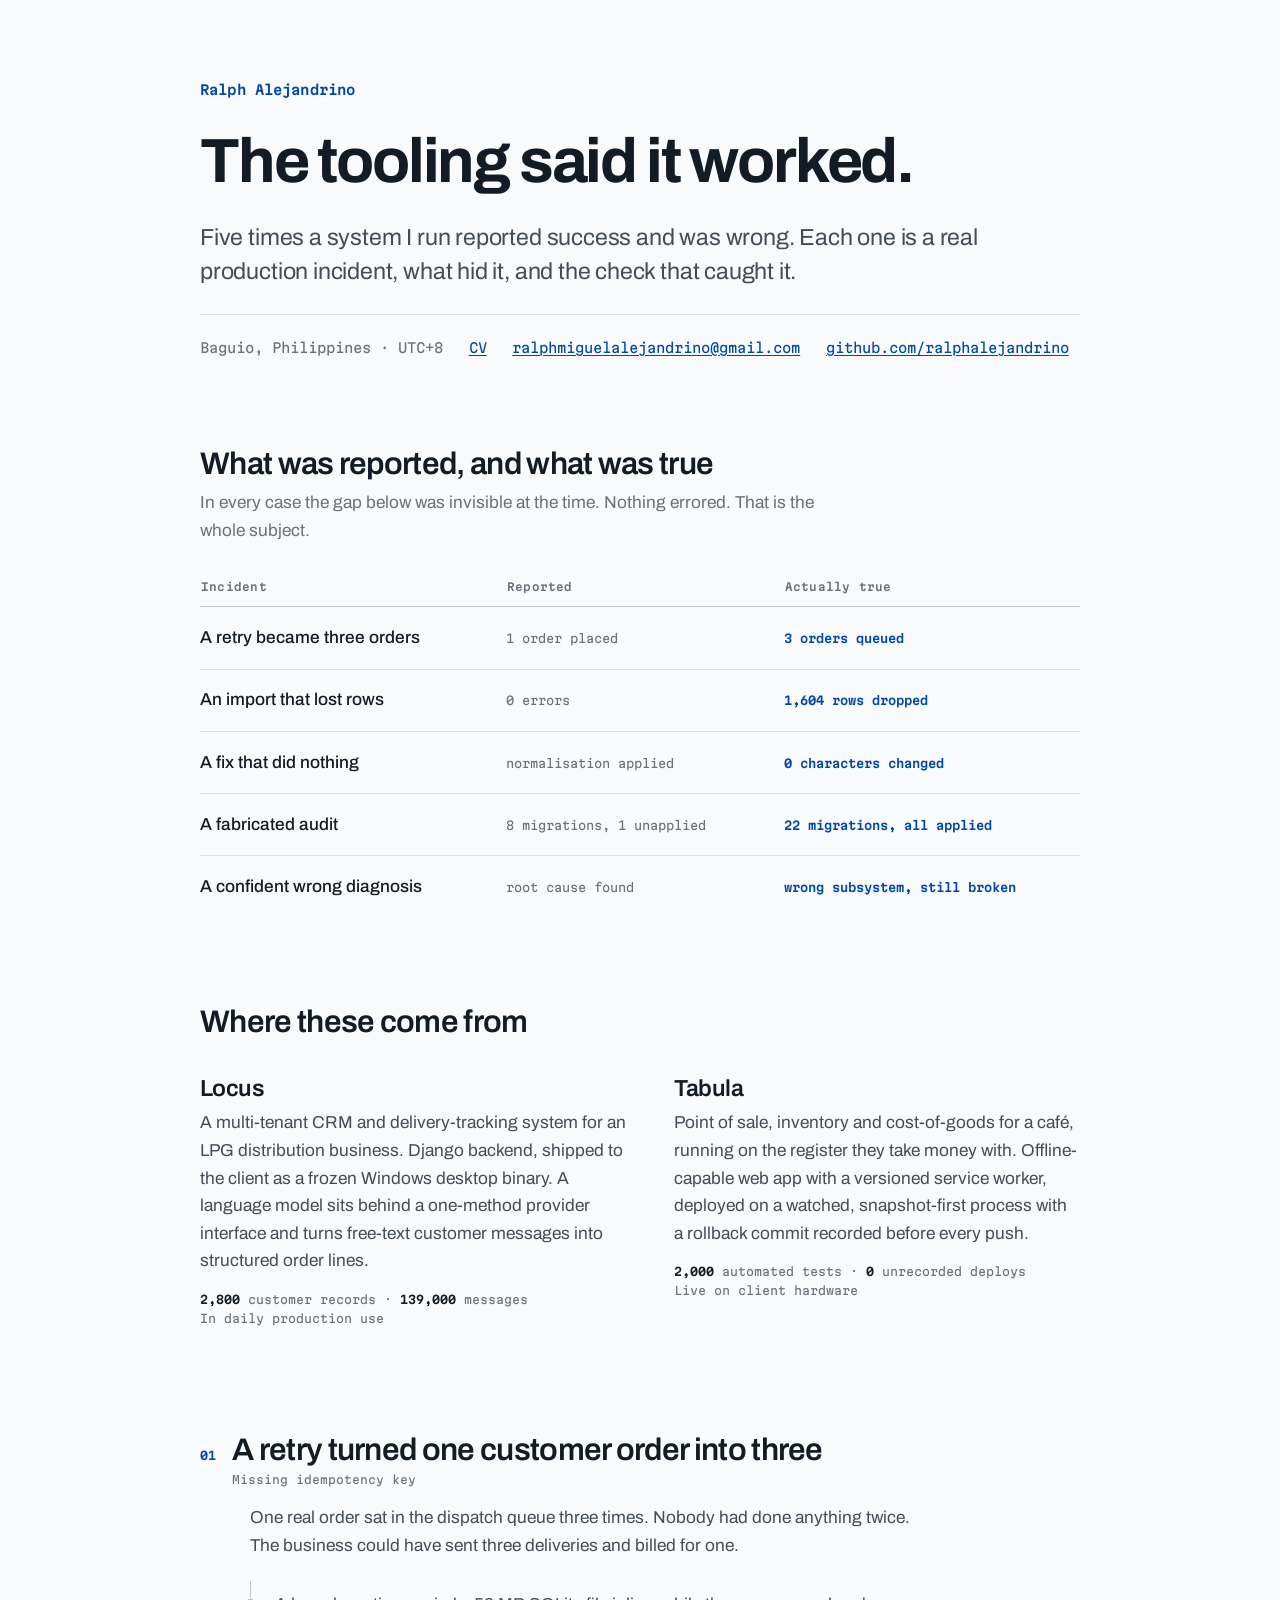
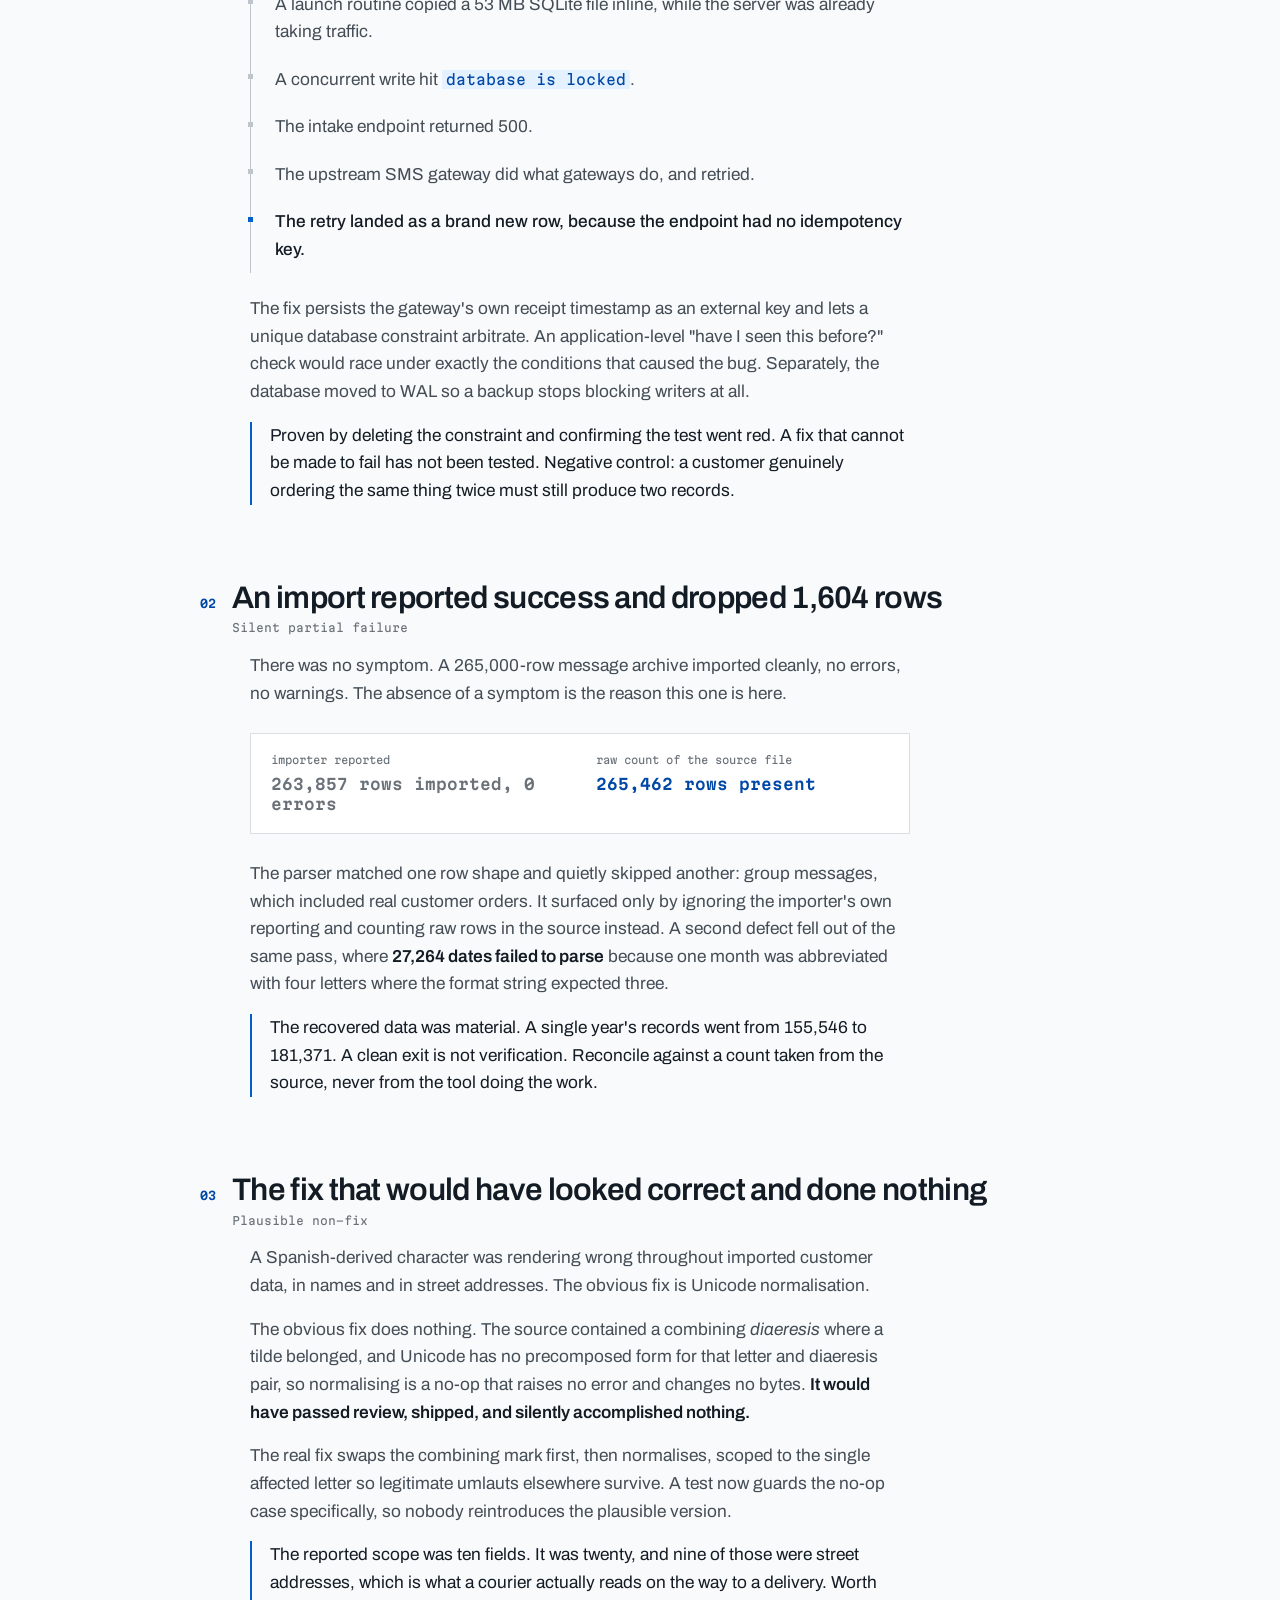
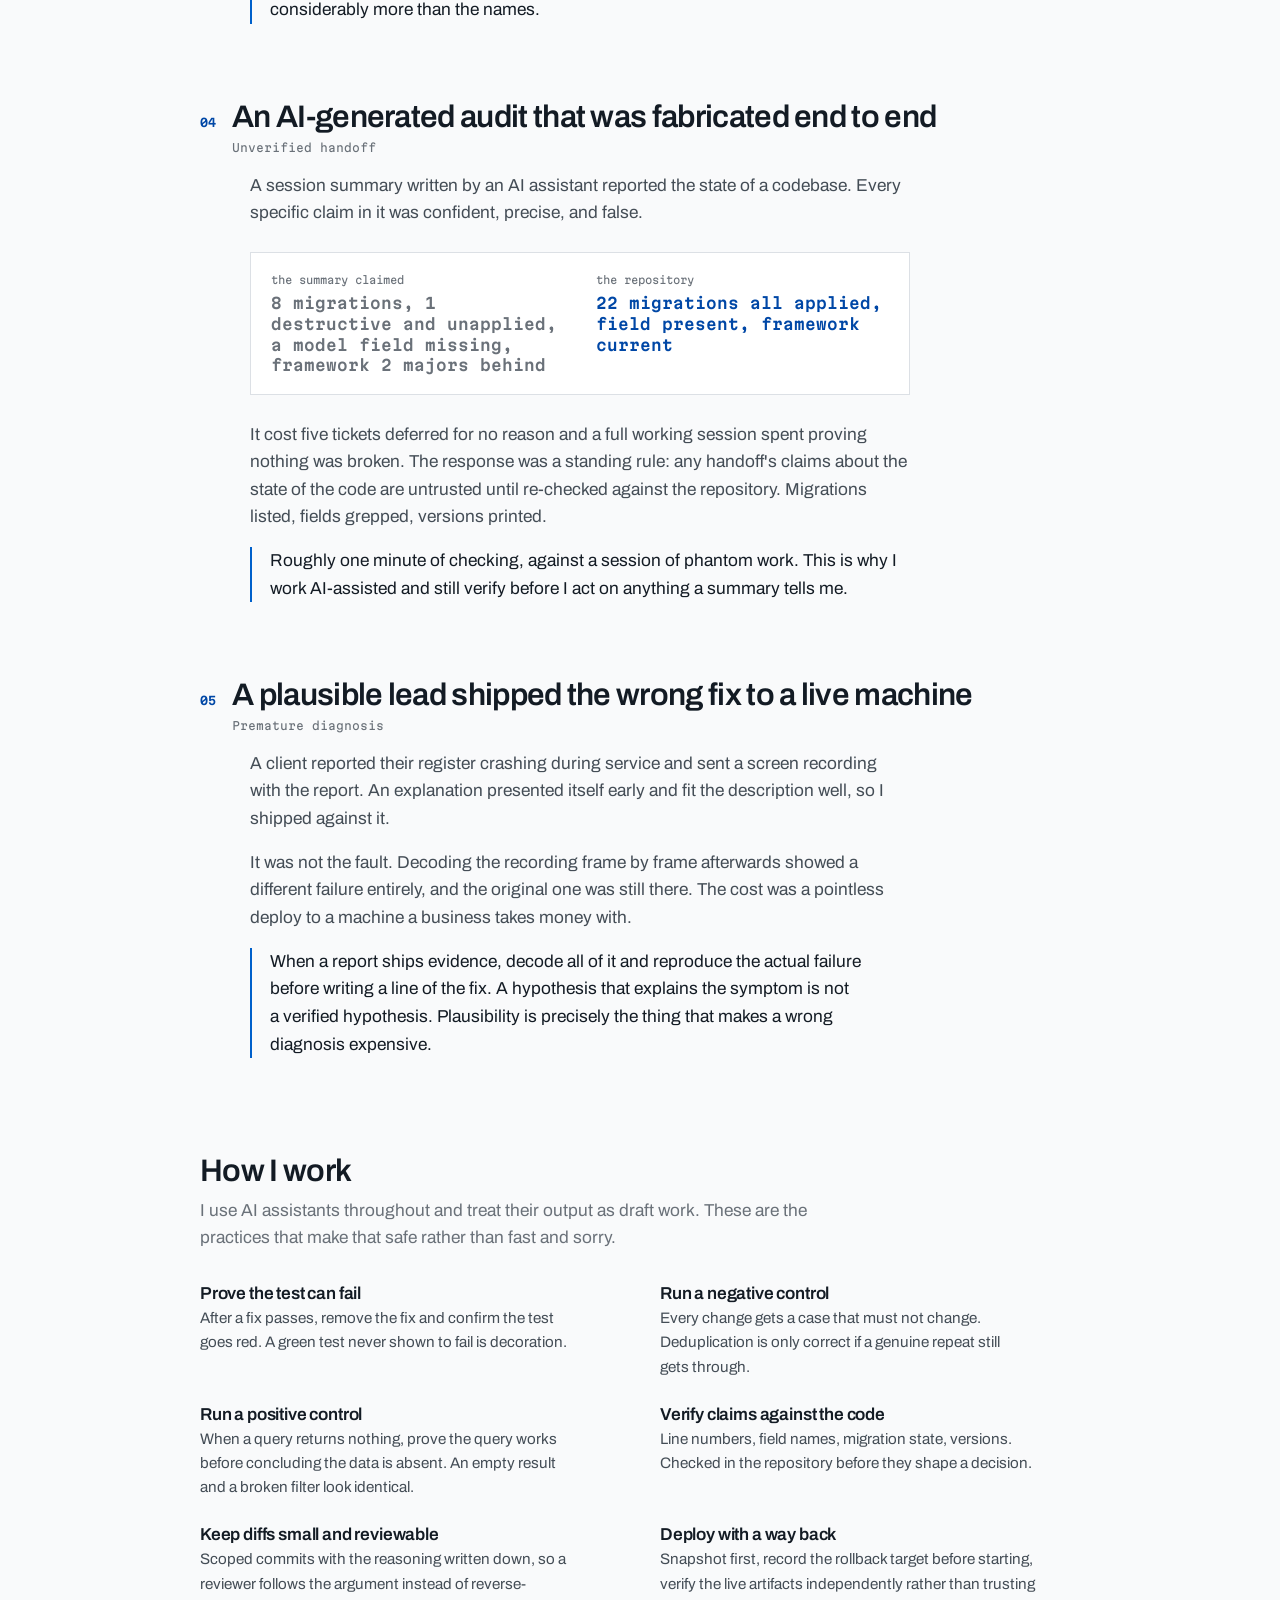
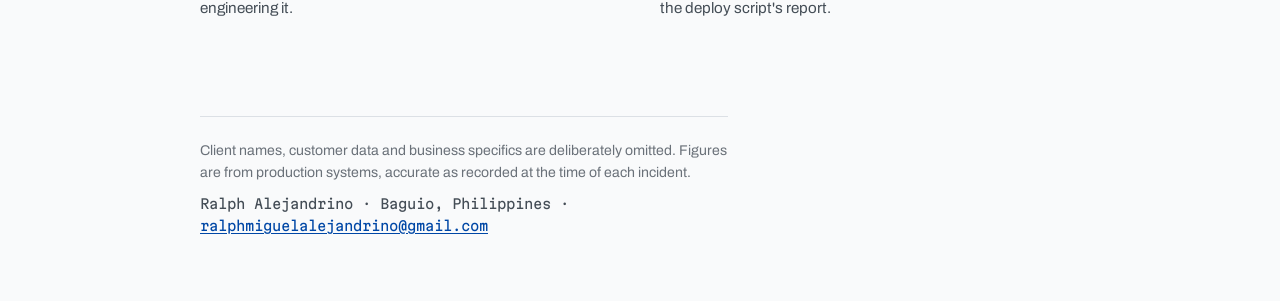
==== index.html @ c7c4f735 "Location: Baguio, Philippines" ====
<!doctype html>
<html lang="en">
<head>
<meta charset="utf-8">
<meta name="viewport" content="width=device-width, initial-scale=1">
<title>Ralph Alejandrino · Engineering Case Notes</title>
<meta name="description" content="Five production incidents where the tooling reported success and was wrong, and how each one was caught.">
<meta name="color-scheme" content="light dark">

<meta property="og:title" content="Ralph Alejandrino · Engineering Case Notes">
<meta property="og:description" content="Five production incidents where the tooling reported success and was wrong, and how each one was caught.">
<meta property="og:type" content="website">

<link rel="preconnect" href="https://fonts.googleapis.com">
<link rel="preconnect" href="https://fonts.gstatic.com" crossorigin>
<link href="https://fonts.googleapis.com/css2?family=Archivo:wght@400;500;600;700&family=Martian+Mono:wght@400;600&display=swap" rel="stylesheet">

<style>
  *, *::before, *::after { box-sizing: border-box; }
  html { -webkit-text-size-adjust: 100%; }
  body, h1, h2, h3, p, dl, dd, dt, ol, ul, figure, table { margin: 0; padding: 0; }
  ol, ul { list-style: none; }
  table { border-collapse: collapse; }

  :root {
    --bg:          oklch(0.985 0.002 250);
    --surface:     oklch(1 0 0);
    --ink:         oklch(0.22 0.021 252);
    --body:        oklch(0.415 0.019 252);
    --muted:       oklch(0.545 0.016 252);
    --rule:        oklch(0.905 0.008 252);
    --rule-strong: oklch(0.82 0.012 252);
    --signal:      oklch(0.505 0.185 256);
    --signal-ink:  oklch(0.42 0.17 256);
    --signal-weak: oklch(0.955 0.028 256);

    --f-sans: "Archivo", ui-sans-serif, system-ui, "Segoe UI", Roboto, sans-serif;
    --f-mono: "Martian Mono", ui-monospace, "Cascadia Mono", Menlo, Consolas, monospace;

    --step--1: clamp(0.78rem, 0.76rem + 0.10vw, 0.84rem);
    --step-0:  clamp(1rem, 0.97rem + 0.14vw, 1.08rem);
    --step-1:  clamp(1.25rem, 1.18rem + 0.34vw, 1.45rem);
    --step-2:  clamp(1.56rem, 1.42rem + 0.70vw, 1.95rem);
    --step-3:  clamp(1.95rem, 1.68rem + 1.35vw, 2.65rem);
    --step-4:  clamp(2.44rem, 1.92rem + 2.60vw, 3.90rem);

    --gutter: clamp(1.15rem, 4vw, 2.5rem);
    --measure: 66ch;
    --ease: cubic-bezier(0.23, 1, 0.32, 1);
  }

  @media (prefers-color-scheme: dark) {
    :root {
      --bg:          oklch(0.188 0.017 255);
      --surface:     oklch(0.232 0.019 255);
      --ink:         oklch(0.955 0.006 255);
      --body:        oklch(0.805 0.012 255);
      --muted:       oklch(0.655 0.015 255);
      --rule:        oklch(0.318 0.019 255);
      --rule-strong: oklch(0.40 0.022 255);
      --signal:      oklch(0.755 0.145 255);
      --signal-ink:  oklch(0.80 0.14 255);
      --signal-weak: oklch(0.285 0.055 255);
    }
  }

  :root[data-theme="dark"] {
    --bg:          oklch(0.188 0.017 255);
    --surface:     oklch(0.232 0.019 255);
    --ink:         oklch(0.955 0.006 255);
    --body:        oklch(0.805 0.012 255);
    --muted:       oklch(0.655 0.015 255);
    --rule:        oklch(0.318 0.019 255);
    --rule-strong: oklch(0.40 0.022 255);
    --signal:      oklch(0.755 0.145 255);
    --signal-ink:  oklch(0.80 0.14 255);
    --signal-weak: oklch(0.285 0.055 255);
  }

  :root[data-theme="light"] {
    --bg:          oklch(0.985 0.002 250);
    --surface:     oklch(1 0 0);
    --ink:         oklch(0.22 0.021 252);
    --body:        oklch(0.415 0.019 252);
    --muted:       oklch(0.545 0.016 252);
    --rule:        oklch(0.905 0.008 252);
    --rule-strong: oklch(0.82 0.012 252);
    --signal:      oklch(0.505 0.185 256);
    --signal-ink:  oklch(0.42 0.17 256);
    --signal-weak: oklch(0.955 0.028 256);
  }

  body {
    background: var(--bg);
    color: var(--body);
    font-family: var(--f-sans);
    font-size: var(--step-0);
    line-height: 1.6;
    -webkit-font-smoothing: antialiased;
    text-rendering: optimizeLegibility;
  }

  .shell {
    max-width: 60rem;
    margin-inline: auto;
    padding: clamp(2.5rem, 7vw, 5rem) var(--gutter) 4rem;
  }

  a { color: var(--signal-ink); text-decoration-thickness: 1px; text-underline-offset: 0.18em; }
  a:hover { color: var(--ink); }
  a:focus-visible { outline: 2px solid var(--signal); outline-offset: 3px; border-radius: 1px; }

  h1, h2, h3 { color: var(--ink); font-weight: 600; line-height: 1.1; letter-spacing: -0.022em; text-wrap: balance; }
  p { text-wrap: pretty; }

  .lede { max-width: var(--measure); }

  /* ============ masthead ============ */

  .masthead { display: flex; flex-direction: column; gap: 1.6rem; }

  .byline {
    font-family: var(--f-mono);
    font-size: var(--step--1);
    font-weight: 600;
    letter-spacing: 0.01em;
    color: var(--signal-ink);
  }

  .masthead h1 { font-size: var(--step-4); font-weight: 700; letter-spacing: -0.035em; max-width: 20ch; }

  .masthead .lede { font-size: var(--step-1); line-height: 1.45; color: var(--body); letter-spacing: -0.008em; }

  .contact {
    display: flex; flex-wrap: wrap; gap: 0.4rem 1.6rem;
    font-family: var(--f-mono); font-size: var(--step--1); color: var(--muted);
    padding-top: 1.4rem; border-top: 1px solid var(--rule);
  }

  /* ============ ledger ============ */

  .ledger { margin-top: clamp(3.5rem, 8vw, 5.5rem); }

  .ledger > h2 { font-size: var(--step-2); margin-bottom: 0.5rem; }
  .ledger > .lede { margin-bottom: 2rem; color: var(--muted); }

  .ledger-table { width: 100%; }

  .ledger-table thead th {
    font-family: var(--f-mono);
    font-size: 0.68rem;
    font-weight: 600;
    letter-spacing: 0.02em;
    color: var(--muted);
    text-align: left;
    padding-bottom: 0.7rem;
    border-bottom: 1px solid var(--rule-strong);
  }

  .ledger-table td { padding: 1.05rem 1.1rem 1.05rem 0; border-bottom: 1px solid var(--rule); vertical-align: baseline; }
  .ledger-table td:last-child { padding-right: 0; }
  .ledger-table tbody tr:last-child td { border-bottom: 0; }

  .ledger-table a { color: var(--ink); text-decoration: none; font-weight: 500; }
  .ledger-table a:hover { color: var(--signal-ink); text-decoration: underline; }

  .claimed, .actual {
    font-family: var(--f-mono);
    font-size: 0.74rem;
    line-height: 1.45;
    font-variant-numeric: tabular-nums;
  }
  .claimed { color: var(--muted); }
  .actual  { color: var(--signal-ink); font-weight: 600; }

  /* mobile: the table becomes stacked records */
  @media (max-width: 46rem) {
    .ledger-table thead { position: absolute; width: 1px; height: 1px; overflow: hidden; clip-path: inset(50%); }
    .ledger-table tr { display: grid; gap: 0.35rem; padding: 1.15rem 0; border-bottom: 1px solid var(--rule); }
    .ledger-table tbody tr:last-child { border-bottom: 0; }
    .ledger-table td { display: block; padding: 0; border: 0; }
    .claimed::before, .actual::before {
      font-family: var(--f-mono); font-size: 0.66rem; color: var(--muted);
      display: block; margin-bottom: 0.1rem;
    }
    .claimed::before { content: "reported"; }
    .actual::before  { content: "true"; }
  }

  /* ============ systems ============ */

  .systems { margin-top: clamp(3.5rem, 8vw, 5.5rem); display: grid; gap: 2.25rem; }
  @media (min-width: 46rem) { .systems { grid-template-columns: 1.05fr 1fr; gap: 3rem; } }

  .systems h2 { font-size: var(--step-2); grid-column: 1 / -1; margin-bottom: -0.75rem; }

  .system h3 { font-size: var(--step-1); margin-bottom: 0.5rem; }
  .system p { max-width: 46ch; }
  .system .runs {
    margin-top: 0.9rem; font-family: var(--f-mono); font-size: 0.72rem;
    color: var(--muted); font-variant-numeric: tabular-nums; line-height: 1.7;
  }
  .system .runs b { color: var(--ink); font-weight: 600; }

  /* ============ cases ============ */

  .cases { margin-top: clamp(4rem, 9vw, 6.5rem); display: flex; flex-direction: column; gap: clamp(3.25rem, 7vw, 4.75rem); }

  .case { scroll-margin-top: 2rem; }

  .case-head { display: flex; gap: 1rem; align-items: baseline; margin-bottom: 1.1rem; }

  .case-n {
    font-family: var(--f-mono); font-size: 0.72rem; font-weight: 600;
    color: var(--signal-ink); flex: none; padding-top: 0.35rem;
    font-variant-numeric: tabular-nums;
  }

  .case-head h3 { font-size: var(--step-2); }
  .case-head .class { display: block; font-family: var(--f-mono); font-size: 0.7rem; font-weight: 400; color: var(--muted); letter-spacing: 0; margin-top: 0.45rem; }

  .case-body { display: flex; flex-direction: column; gap: 1rem; max-width: var(--measure); }
  @media (min-width: 46rem) { .case-body { margin-left: 3.1rem; } }

  .case-body p { }

  strong { color: var(--ink); font-weight: 600; }

  code {
    font-family: var(--f-mono); font-size: 0.82em;
    background: var(--signal-weak); color: var(--signal-ink);
    padding: 0.1em 0.3em; word-break: break-word;
  }

  /* causal chain: a real sequence, so it is numbered */
  .chain { display: flex; flex-direction: column; gap: 0; margin: 0.35rem 0; border-left: 1px solid var(--rule-strong); }
  .chain li { position: relative; padding: 0.62rem 0 0.62rem 1.5rem; }
  .chain li::before {
    content: ""; position: absolute; left: -3px; top: 1.15rem;
    width: 5px; height: 5px; background: var(--rule-strong);
  }
  .chain li:last-child::before { background: var(--signal); }
  .chain li:last-child { color: var(--ink); font-weight: 500; }

  /* the two-state figure */
  .versus {
    display: grid; gap: 0.9rem 2rem; margin: 0.6rem 0;
    padding: 1.15rem 1.25rem; background: var(--surface); border: 1px solid var(--rule);
  }
  @media (min-width: 34rem) { .versus { grid-template-columns: 1fr 1fr; } }

  .versus div { display: flex; flex-direction: column; gap: 0.3rem; }
  .versus dt, .versus .k {
    font-family: var(--f-mono); font-size: 0.66rem; color: var(--muted);
  }
  .versus .v { font-family: var(--f-mono); font-size: 0.95rem; font-weight: 600; line-height: 1.35; font-variant-numeric: tabular-nums; }
  .versus .said .v { color: var(--muted); }
  .versus .was .v  { color: var(--signal-ink); }

  .rule-out {
    padding-left: 1.15rem; border-left: 2px solid var(--signal);
    color: var(--ink);
  }

  /* ============ practice ============ */

  .practice { margin-top: clamp(4rem, 9vw, 6rem); }
  .practice h2 { font-size: var(--step-2); margin-bottom: 0.5rem; }
  .practice > .lede { color: var(--muted); margin-bottom: 2rem; }

  .practice-list { display: grid; gap: 1.6rem 2.5rem; }
  @media (min-width: 46rem) { .practice-list { grid-template-columns: 1fr 1fr; } }

  .practice-list h3 { font-size: var(--step-0); font-weight: 600; letter-spacing: -0.01em; margin-bottom: 0.2rem; }
  .practice-list p { font-size: 0.95rem; max-width: 42ch; }

  /* ============ footer ============ */

  .foot {
    margin-top: clamp(4rem, 9vw, 6rem); padding-top: 1.4rem; border-top: 1px solid var(--rule);
    display: flex; flex-direction: column; gap: 0.6rem;
    font-size: 0.88rem; color: var(--muted); max-width: var(--measure);
  }
  .foot .who { font-family: var(--f-mono); font-size: var(--step--1); color: var(--body); }

  /* ============ motion ============ */
  /* Content is visible by default. Motion only enhances, so a headless
     render or an unsupported browser still ships the full page. */

  @media (prefers-reduced-motion: no-preference) {
    @supports (animation-timeline: view()) {
      /* Transform only, never opacity. If the timeline never advances
         (headless render, background tab), the worst case is an element
         sitting 12px low, not an invisible section. */
      .case, .practice-list > div, .system {
        animation: settle linear both;
        animation-timeline: view();
        animation-range: entry 0% cover 18%;
      }
    }
    .masthead > * { animation: rise 620ms var(--ease) both; }
    .masthead > *:nth-child(2) { animation-delay: 60ms; }
    .masthead > *:nth-child(3) { animation-delay: 120ms; }
    .masthead > *:nth-child(4) { animation-delay: 180ms; }
  }

  @keyframes rise {
    from { opacity: 0; transform: translateY(10px); }
    to   { opacity: 1; transform: none; }
  }

  @keyframes settle {
    from { transform: translateY(12px); }
    to   { transform: none; }
  }
</style>
</head>
<body>

<div class="shell">

  <header class="masthead">
    <p class="byline">Ralph Alejandrino</p>
    <h1>The tooling said it worked.</h1>
    <p class="lede">
      Five times a system I run reported success and was wrong. Each one is a real production
      incident, what hid it, and the check that caught it.
    </p>
    <p class="contact">
      <span>Baguio, Philippines · UTC+8</span>
      <a href="/cv/">CV</a>
      <a href="mailto:ralphmiguelalejandrino@gmail.com">ralphmiguelalejandrino@gmail.com</a>
      <a href="https://github.com/ralphalejandrino">github.com/ralphalejandrino</a>
    </p>
  </header>

  <section class="ledger">
    <h2>What was reported, and what was true</h2>
    <p class="lede">
      In every case the gap below was invisible at the time. Nothing errored. That is the
      whole subject.
    </p>

    <table class="ledger-table">
      <thead>
        <tr>
          <th scope="col">Incident</th>
          <th scope="col">Reported</th>
          <th scope="col">Actually true</th>
        </tr>
      </thead>
      <tbody>
        <tr>
          <td><a href="#c1">A retry became three orders</a></td>
          <td class="claimed">1 order placed</td>
          <td class="actual">3 orders queued</td>
        </tr>
        <tr>
          <td><a href="#c2">An import that lost rows</a></td>
          <td class="claimed">0 errors</td>
          <td class="actual">1,604 rows dropped</td>
        </tr>
        <tr>
          <td><a href="#c3">A fix that did nothing</a></td>
          <td class="claimed">normalisation applied</td>
          <td class="actual">0 characters changed</td>
        </tr>
        <tr>
          <td><a href="#c4">A fabricated audit</a></td>
          <td class="claimed">8 migrations, 1 unapplied</td>
          <td class="actual">22 migrations, all applied</td>
        </tr>
        <tr>
          <td><a href="#c5">A confident wrong diagnosis</a></td>
          <td class="claimed">root cause found</td>
          <td class="actual">wrong subsystem, still broken</td>
        </tr>
      </tbody>
    </table>
  </section>

  <section class="systems">
    <h2>Where these come from</h2>

    <article class="system">
      <h3>Locus</h3>
      <p>
        A multi-tenant CRM and delivery-tracking system for an LPG distribution business.
        Django backend, shipped to the client as a frozen Windows desktop binary. A language
        model sits behind a one-method provider interface and turns free-text customer
        messages into structured order lines.
      </p>
      <p class="runs">
        <b>2,800</b> customer records · <b>139,000</b> messages<br>
        In daily production use
      </p>
    </article>

    <article class="system">
      <h3>Tabula</h3>
      <p>
        Point of sale, inventory and cost-of-goods for a café, running on the register they
        take money with. Offline-capable web app with a versioned service worker, deployed on
        a watched, snapshot-first process with a rollback commit recorded before every push.
      </p>
      <p class="runs">
        <b>2,000</b> automated tests · <b>0</b> unrecorded deploys<br>
        Live on client hardware
      </p>
    </article>
  </section>

  <section class="cases">

    <article class="case" id="c1">
      <div class="case-head">
        <span class="case-n">01</span>
        <h3>A retry turned one customer order into three
          <span class="class">Missing idempotency key</span>
        </h3>
      </div>
      <div class="case-body">
        <p>
          One real order sat in the dispatch queue three times. Nobody had done anything twice.
          The business could have sent three deliveries and billed for one.
        </p>
        <ol class="chain">
          <li>A launch routine copied a 53 MB SQLite file inline, while the server was already taking traffic.</li>
          <li>A concurrent write hit <code>database is locked</code>.</li>
          <li>The intake endpoint returned 500.</li>
          <li>The upstream SMS gateway did what gateways do, and retried.</li>
          <li>The retry landed as a brand new row, because the endpoint had no idempotency key.</li>
        </ol>
        <p>
          The fix persists the gateway's own receipt timestamp as an external key and lets a unique
          database constraint arbitrate. An application-level "have I seen this before?" check
          would race under exactly the conditions that caused the bug. Separately, the database
          moved to WAL so a backup stops blocking writers at all.
        </p>
        <p class="rule-out">
          Proven by deleting the constraint and confirming the test went red. A fix that cannot be
          made to fail has not been tested. Negative control: a customer genuinely ordering the
          same thing twice must still produce two records.
        </p>
      </div>
    </article>

    <article class="case" id="c2">
      <div class="case-head">
        <span class="case-n">02</span>
        <h3>An import reported success and dropped 1,604 rows
          <span class="class">Silent partial failure</span>
        </h3>
      </div>
      <div class="case-body">
        <p>
          There was no symptom. A 265,000-row message archive imported cleanly, no errors, no
          warnings. The absence of a symptom is the reason this one is here.
        </p>
        <div class="versus">
          <div class="said">
            <span class="k">importer reported</span>
            <span class="v">263,857 rows imported, 0 errors</span>
          </div>
          <div class="was">
            <span class="k">raw count of the source file</span>
            <span class="v">265,462 rows present</span>
          </div>
        </div>
        <p>
          The parser matched one row shape and quietly skipped another: group messages, which
          included real customer orders. It surfaced only by ignoring the importer's own reporting
          and counting raw rows in the source instead. A second defect fell out of the same pass,
          where <strong>27,264 dates failed to parse</strong> because one month was abbreviated with
          four letters where the format string expected three.
        </p>
        <p class="rule-out">
          The recovered data was material. A single year's records went from 155,546 to 181,371.
          A clean exit is not verification. Reconcile against a count taken from the source, never
          from the tool doing the work.
        </p>
      </div>
    </article>

    <article class="case" id="c3">
      <div class="case-head">
        <span class="case-n">03</span>
        <h3>The fix that would have looked correct and done nothing
          <span class="class">Plausible non-fix</span>
        </h3>
      </div>
      <div class="case-body">
        <p>
          A Spanish-derived character was rendering wrong throughout imported customer data, in
          names and in street addresses. The obvious fix is Unicode normalisation.
        </p>
        <p>
          The obvious fix does nothing. The source contained a combining <em>diaeresis</em> where a
          tilde belonged, and Unicode has no precomposed form for that letter and diaeresis pair,
          so normalising is a no-op that raises no error and changes no bytes.
          <strong>It would have passed review, shipped, and silently accomplished nothing.</strong>
        </p>
        <p>
          The real fix swaps the combining mark first, then normalises, scoped to the single
          affected letter so legitimate umlauts elsewhere survive. A test now guards the no-op
          case specifically, so nobody reintroduces the plausible version.
        </p>
        <p class="rule-out">
          The reported scope was ten fields. It was twenty, and nine of those were street
          addresses, which is what a courier actually reads on the way to a delivery. Worth
          considerably more than the names.
        </p>
      </div>
    </article>

    <article class="case" id="c4">
      <div class="case-head">
        <span class="case-n">04</span>
        <h3>An AI-generated audit that was fabricated end to end
          <span class="class">Unverified handoff</span>
        </h3>
      </div>
      <div class="case-body">
        <p>
          A session summary written by an AI assistant reported the state of a codebase. Every
          specific claim in it was confident, precise, and false.
        </p>
        <div class="versus">
          <div class="said">
            <span class="k">the summary claimed</span>
            <span class="v">8 migrations, 1 destructive and unapplied, a model field missing, framework 2 majors behind</span>
          </div>
          <div class="was">
            <span class="k">the repository</span>
            <span class="v">22 migrations all applied, field present, framework current</span>
          </div>
        </div>
        <p>
          It cost five tickets deferred for no reason and a full working session spent proving
          nothing was broken. The response was a standing rule: any handoff's claims about the
          state of the code are untrusted until re-checked against the repository. Migrations
          listed, fields grepped, versions printed.
        </p>
        <p class="rule-out">
          Roughly one minute of checking, against a session of phantom work. This is why I work
          AI-assisted and still verify before I act on anything a summary tells me.
        </p>
      </div>
    </article>

    <article class="case" id="c5">
      <div class="case-head">
        <span class="case-n">05</span>
        <h3>A plausible lead shipped the wrong fix to a live machine
          <span class="class">Premature diagnosis</span>
        </h3>
      </div>
      <div class="case-body">
        <p>
          A client reported their register crashing during service and sent a screen recording
          with the report. An explanation presented itself early and fit the description well, so
          I shipped against it.
        </p>
        <p>
          It was not the fault. Decoding the recording frame by frame afterwards showed a
          different failure entirely, and the original one was still there. The cost was a
          pointless deploy to a machine a business takes money with.
        </p>
        <p class="rule-out">
          When a report ships evidence, decode all of it and reproduce the actual failure before
          writing a line of the fix. A hypothesis that explains the symptom is not a verified
          hypothesis. Plausibility is precisely the thing that makes a wrong diagnosis expensive.
        </p>
      </div>
    </article>

  </section>

  <section class="practice">
    <h2>How I work</h2>
    <p class="lede">
      I use AI assistants throughout and treat their output as draft work. These are the
      practices that make that safe rather than fast and sorry.
    </p>

    <div class="practice-list">
      <div>
        <h3>Prove the test can fail</h3>
        <p>After a fix passes, remove the fix and confirm the test goes red. A green test never shown to fail is decoration.</p>
      </div>
      <div>
        <h3>Run a negative control</h3>
        <p>Every change gets a case that must not change. Deduplication is only correct if a genuine repeat still gets through.</p>
      </div>
      <div>
        <h3>Run a positive control</h3>
        <p>When a query returns nothing, prove the query works before concluding the data is absent. An empty result and a broken filter look identical.</p>
      </div>
      <div>
        <h3>Verify claims against the code</h3>
        <p>Line numbers, field names, migration state, versions. Checked in the repository before they shape a decision.</p>
      </div>
      <div>
        <h3>Keep diffs small and reviewable</h3>
        <p>Scoped commits with the reasoning written down, so a reviewer follows the argument instead of reverse-engineering it.</p>
      </div>
      <div>
        <h3>Deploy with a way back</h3>
        <p>Snapshot first, record the rollback target before starting, verify the live artifacts independently rather than trusting the deploy script's report.</p>
      </div>
    </div>
  </section>

  <footer class="foot">
    <p>
      Client names, customer data and business specifics are deliberately omitted. Figures are
      from production systems, accurate as recorded at the time of each incident.
    </p>
    <p class="who">
      Ralph Alejandrino · Baguio, Philippines ·
      <a href="mailto:ralphmiguelalejandrino@gmail.com">ralphmiguelalejandrino@gmail.com</a>
    </p>
  </footer>

</div>
</body>
</html>
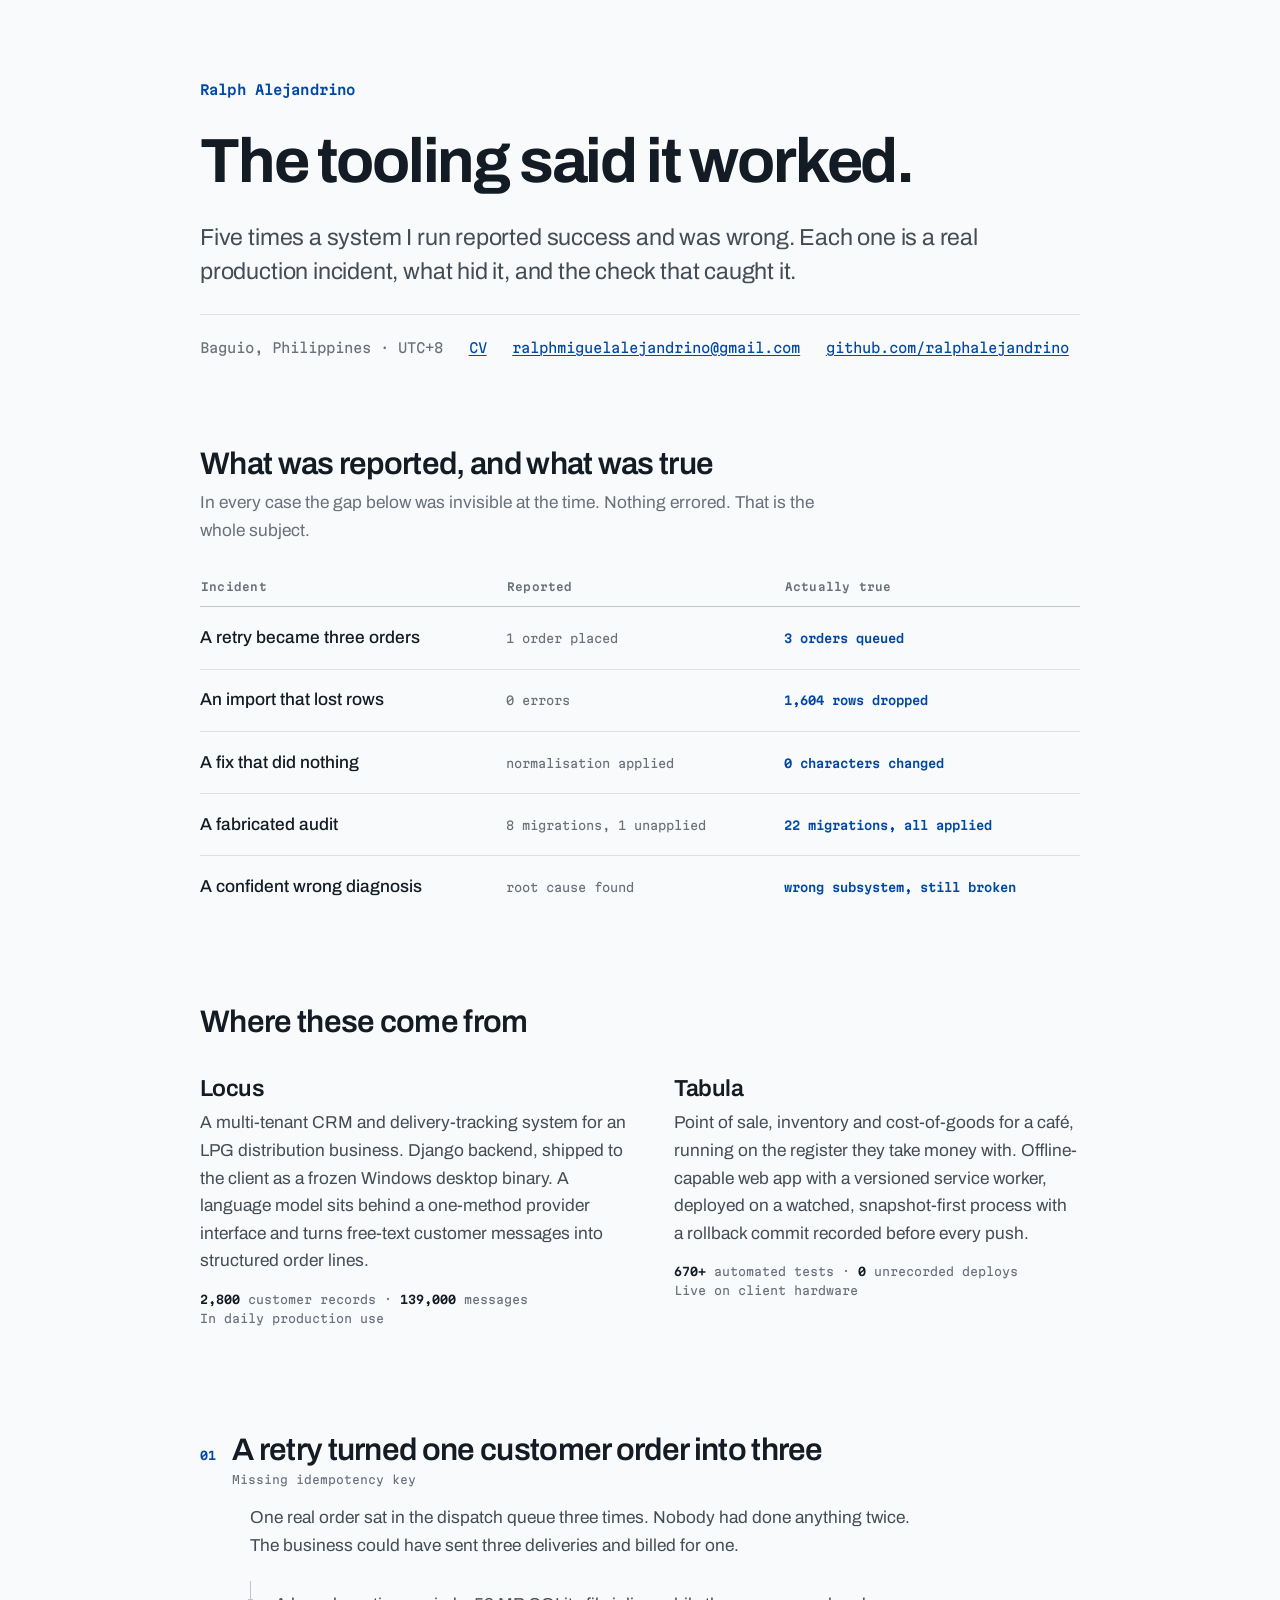
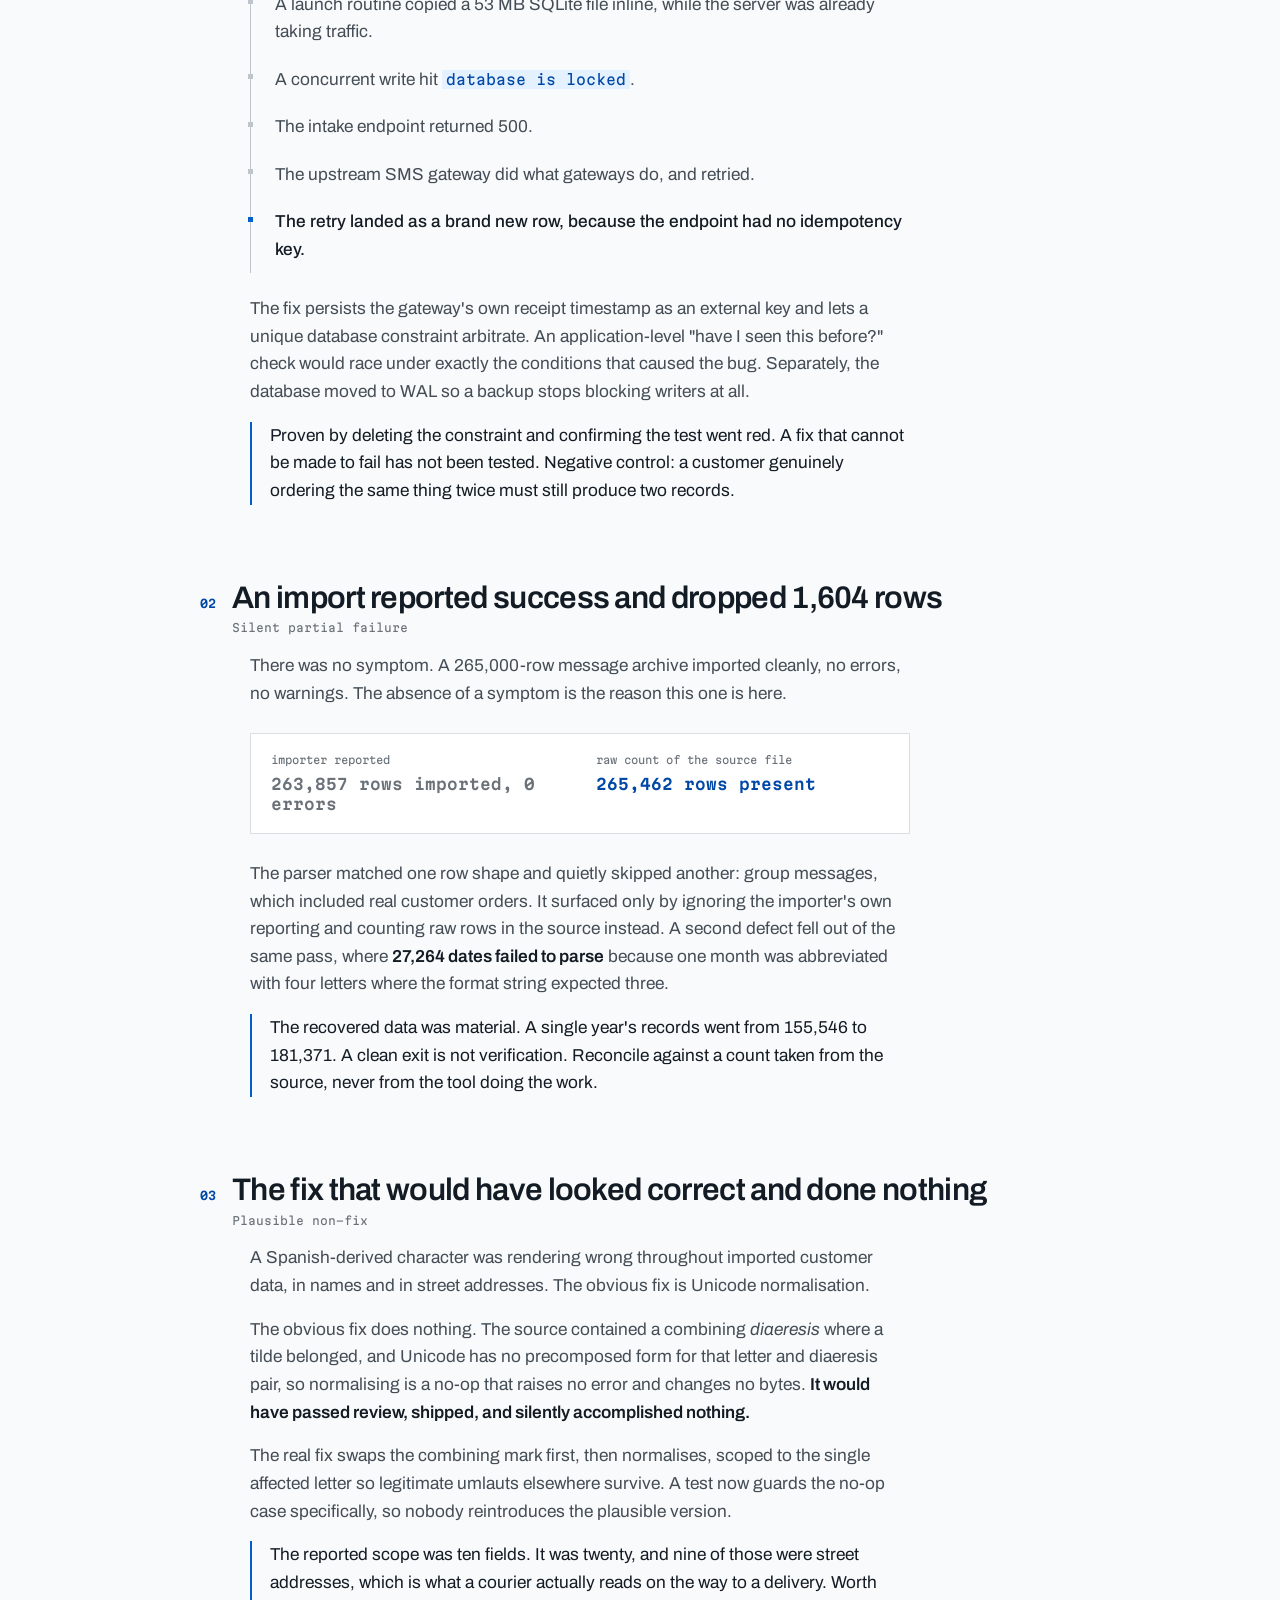
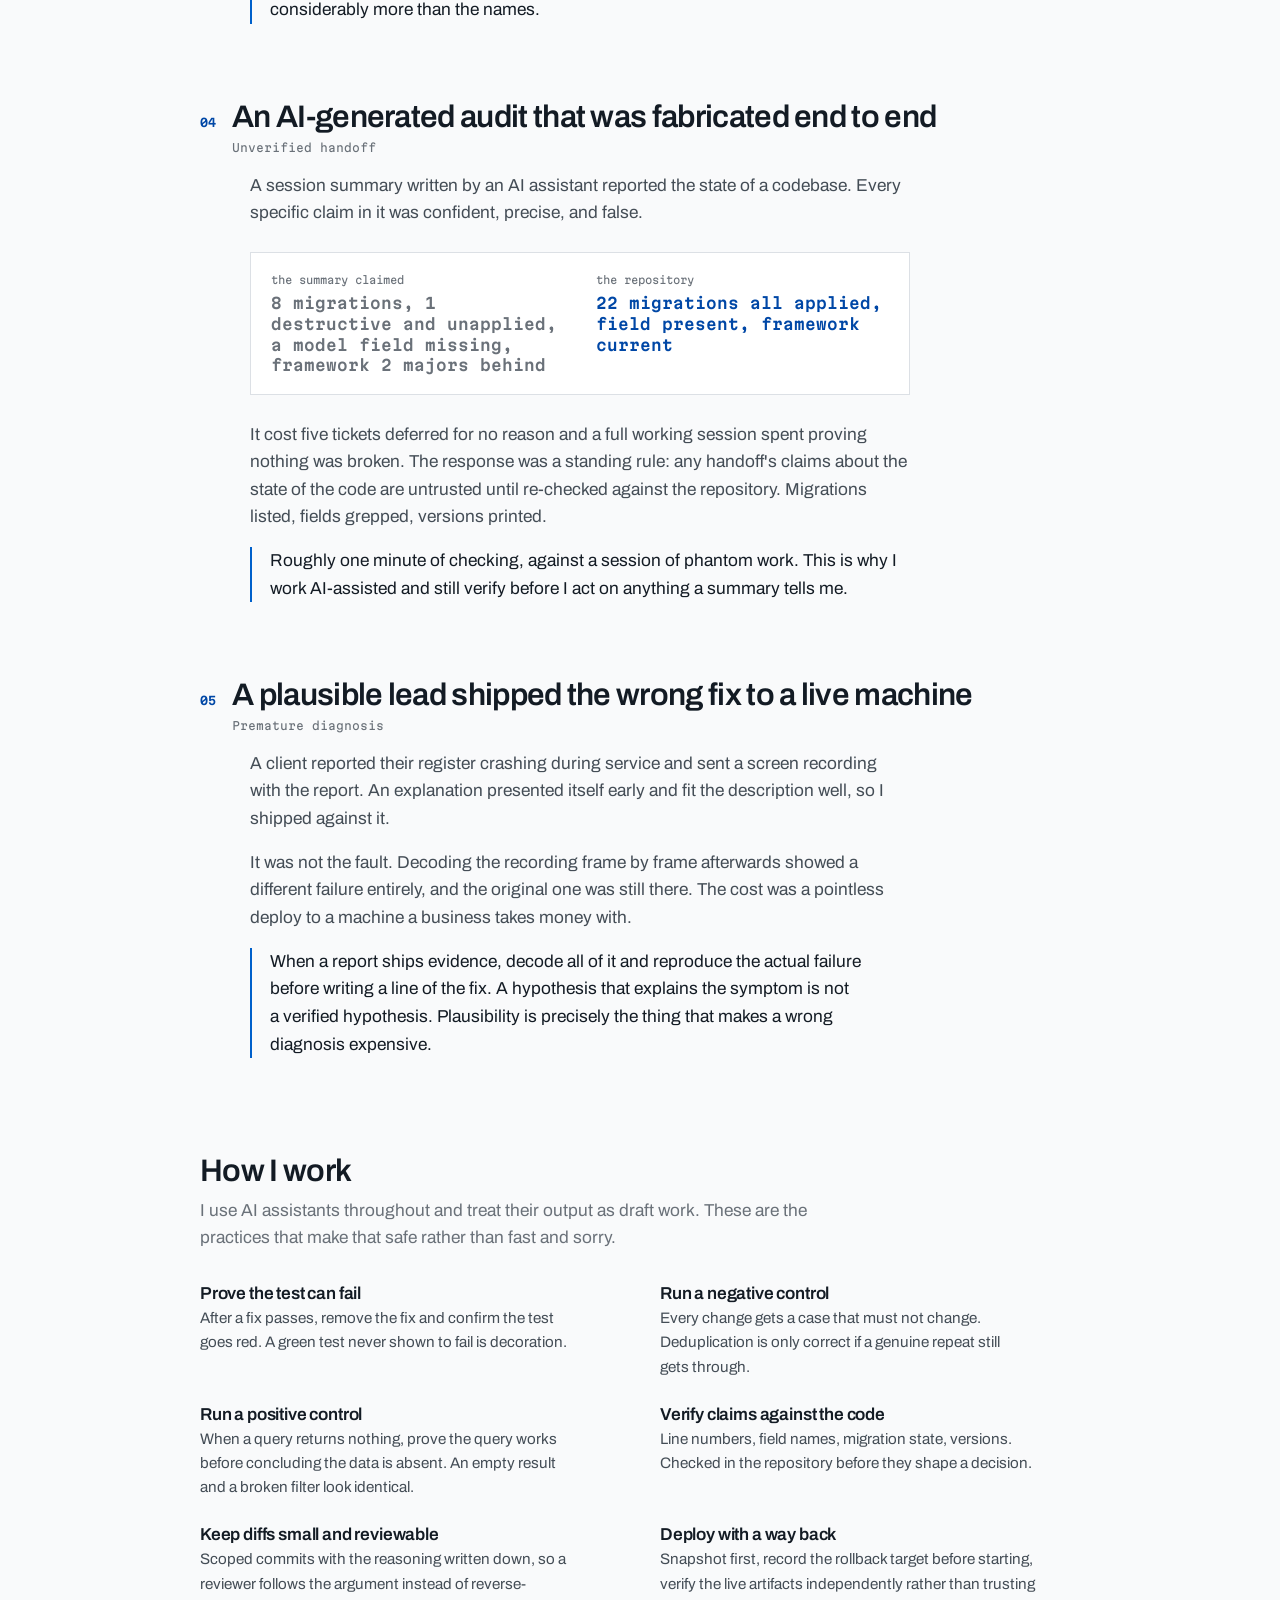
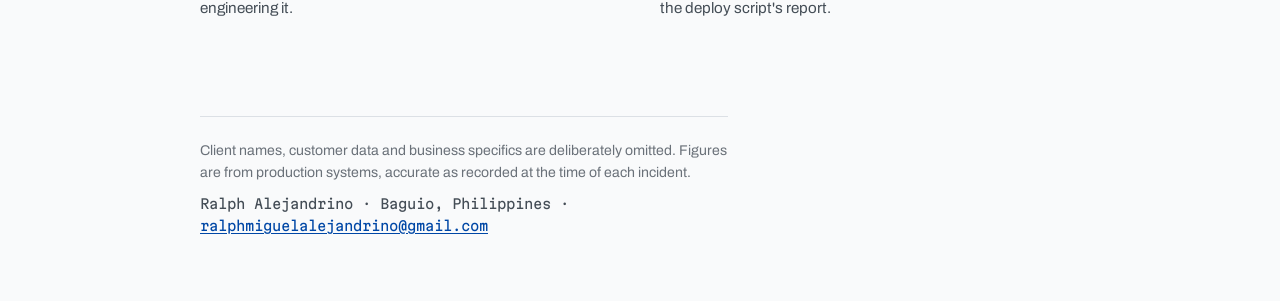
==== commit f859dbfb: "CV + home: correct the POS test count (2,000 -> 670+) Both pages credited the point-of-sale system w" ====
--- a/index.html
+++ b/index.html
@@ -404,7 +404,7 @@
         a watched, snapshot-first process with a rollback commit recorded before every push.
       </p>
       <p class="runs">
-        <b>2,000</b> automated tests · <b>0</b> unrecorded deploys<br>
+        <b>670+</b> automated tests · <b>0</b> unrecorded deploys<br>
         Live on client hardware
       </p>
     </article>
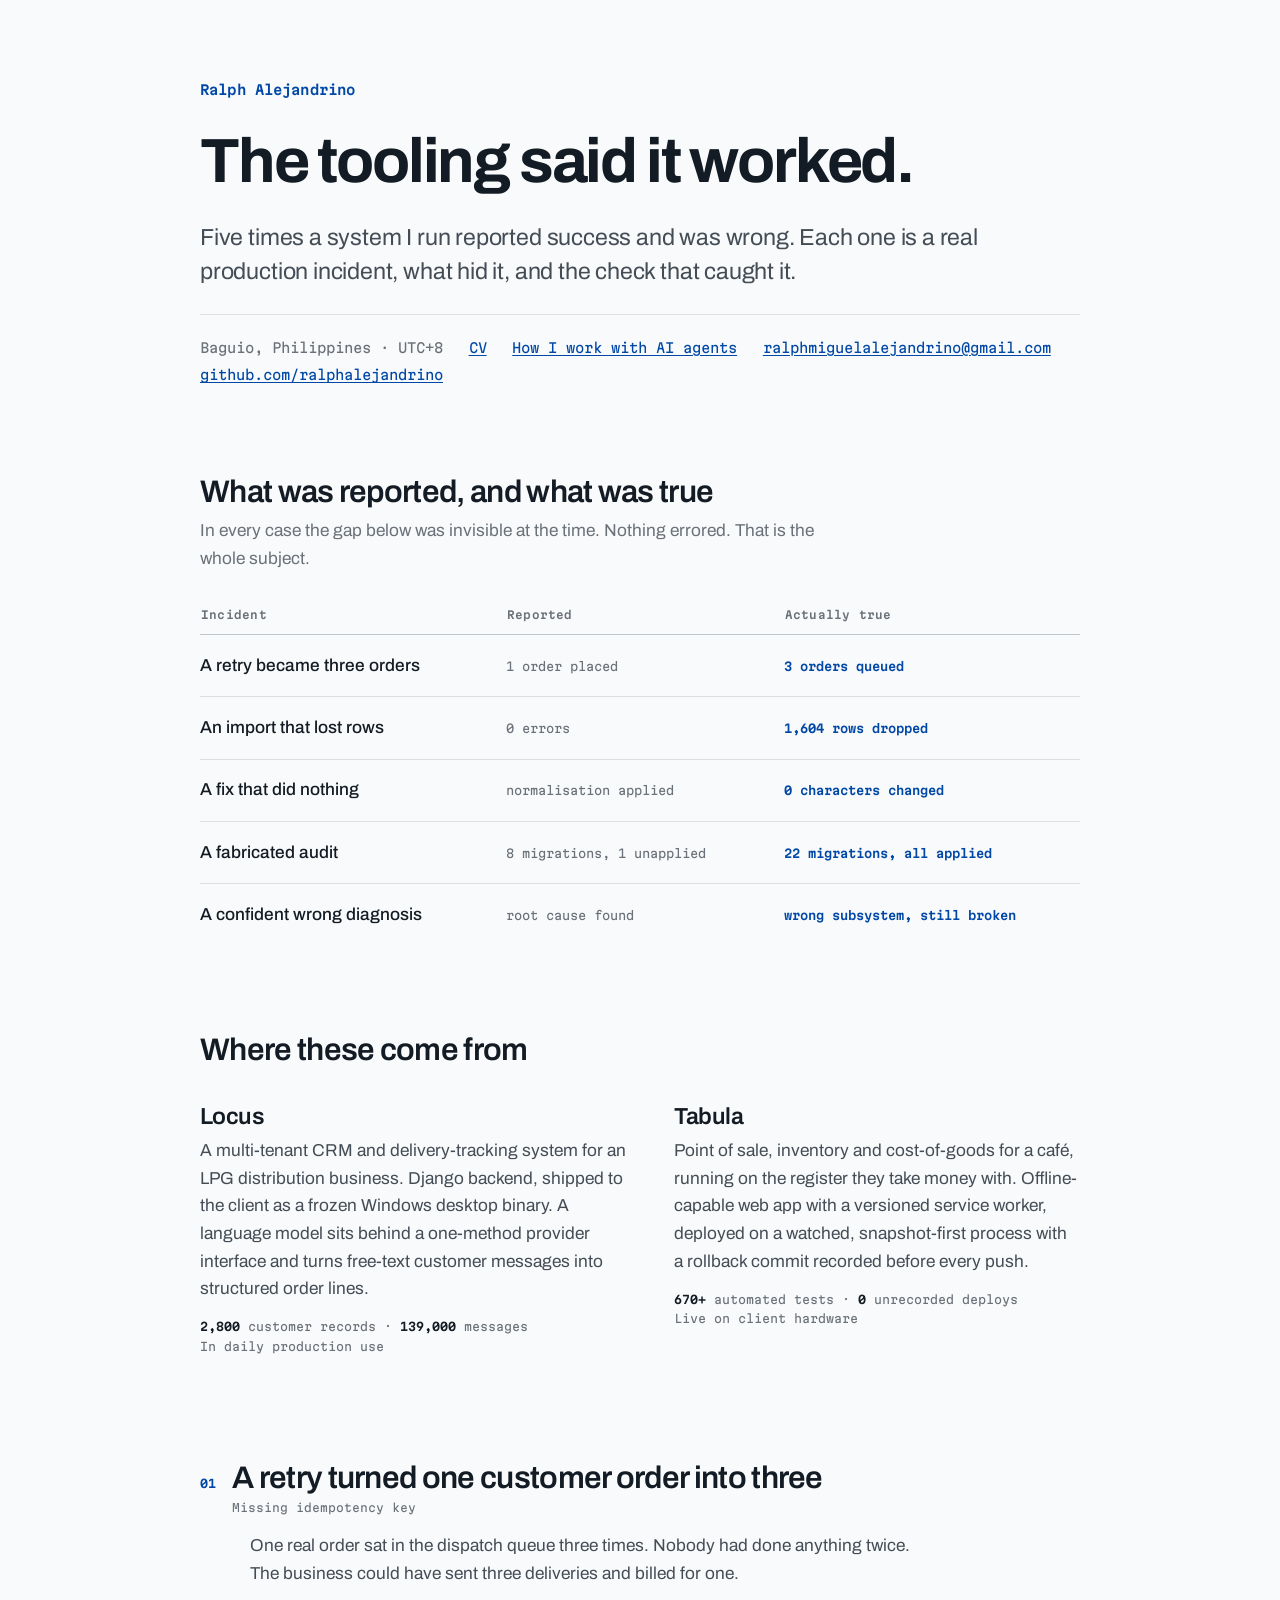
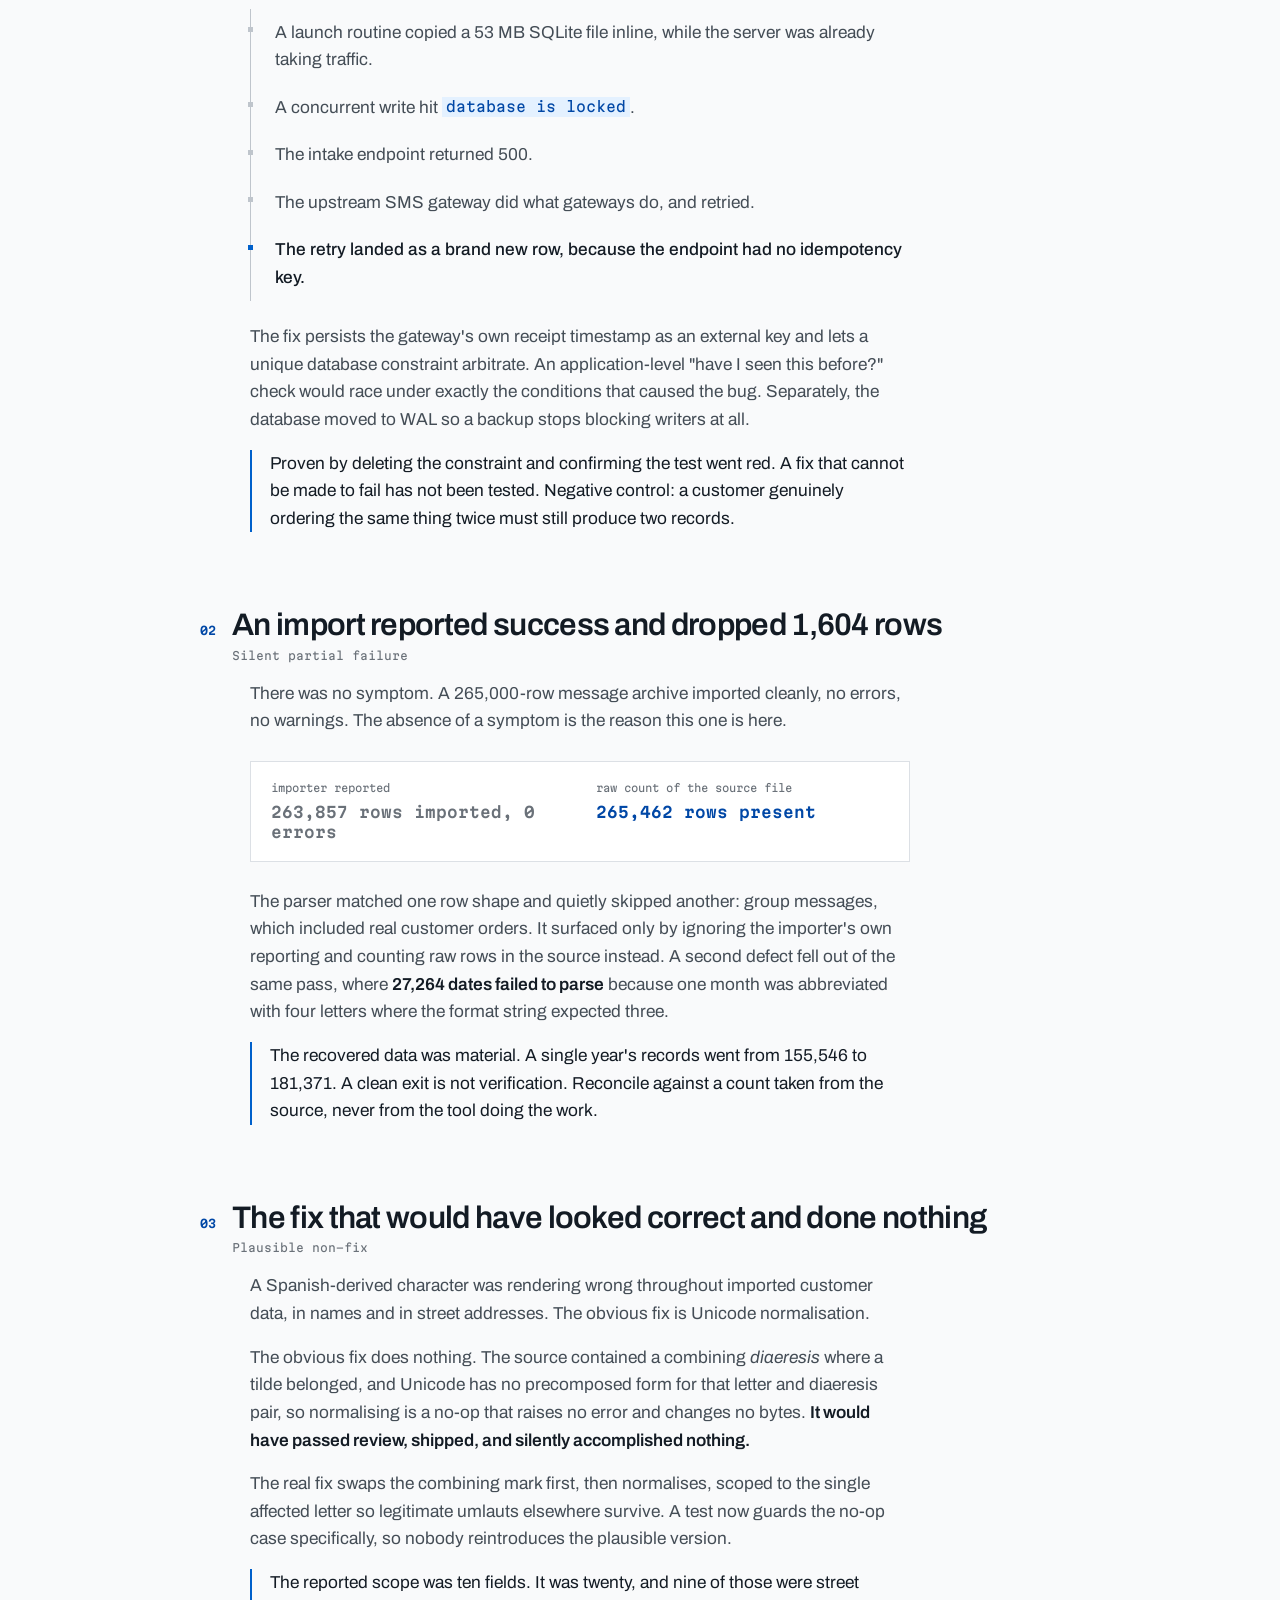
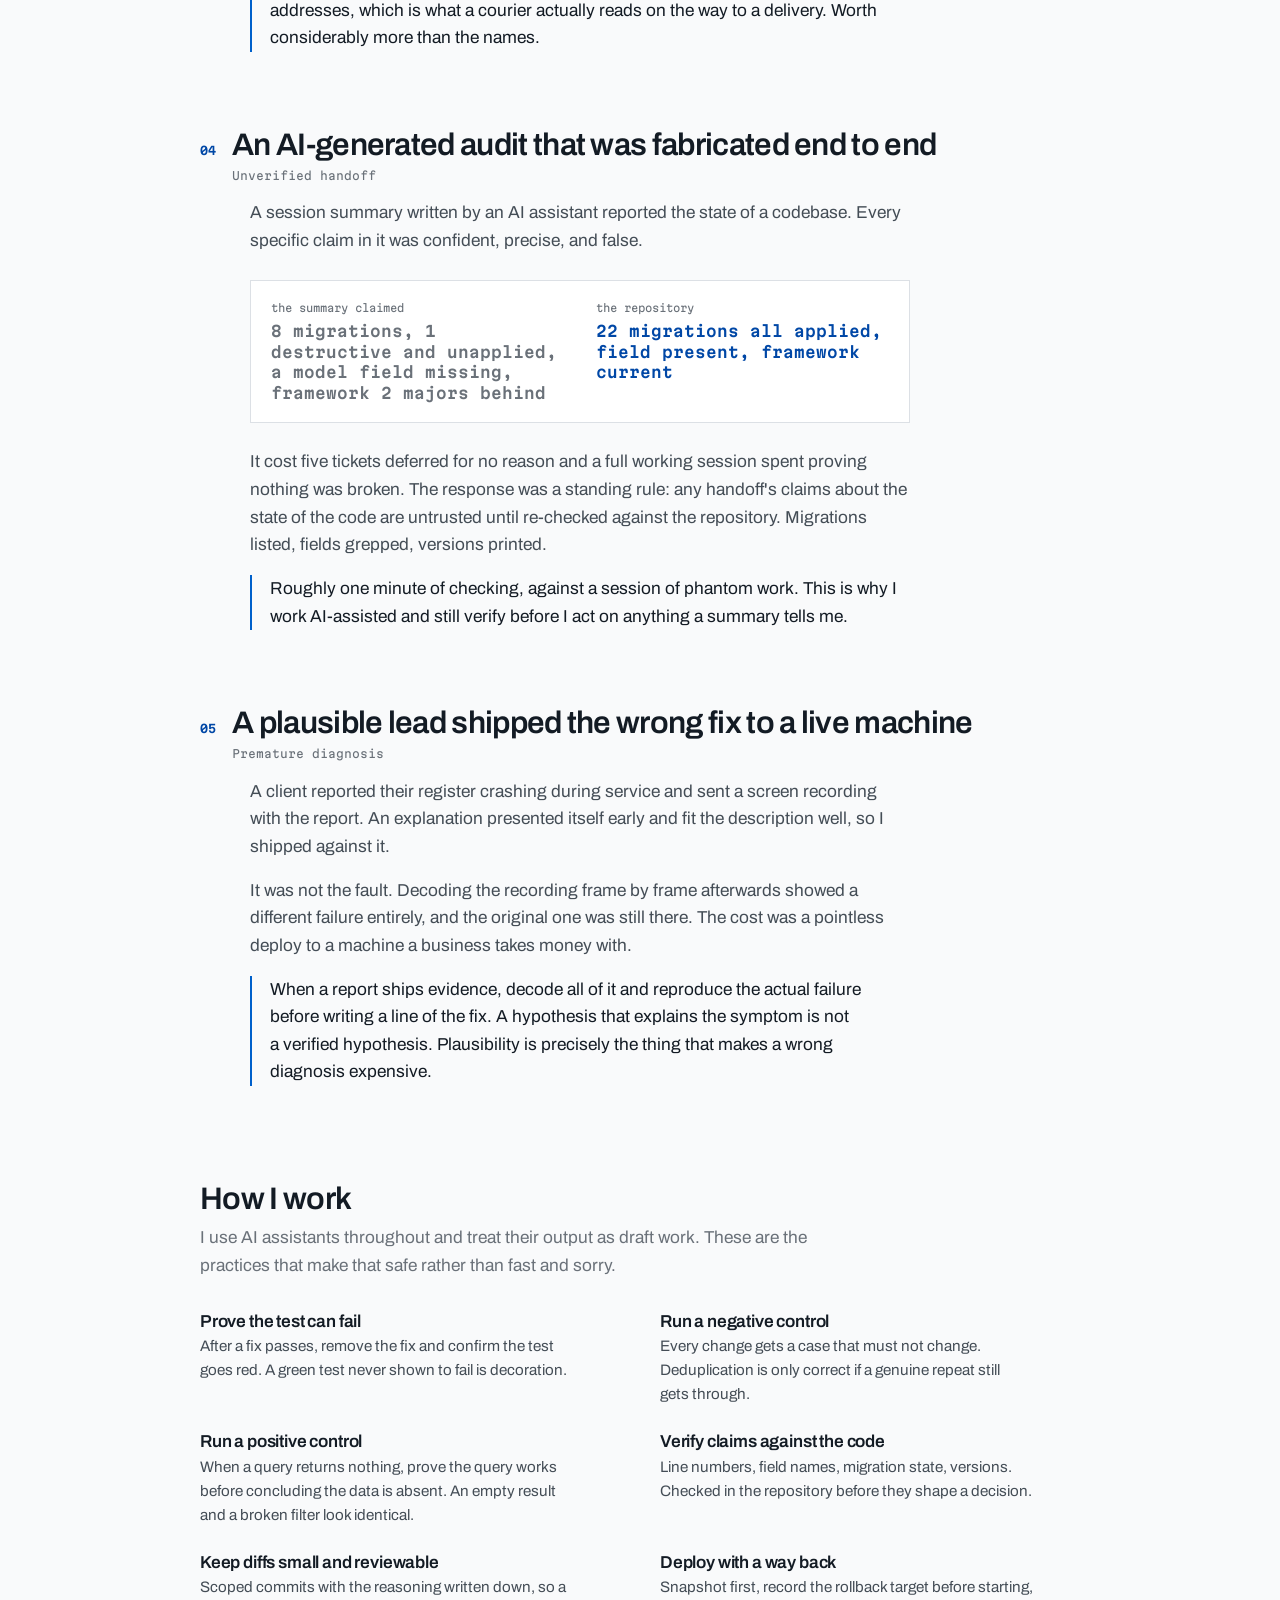
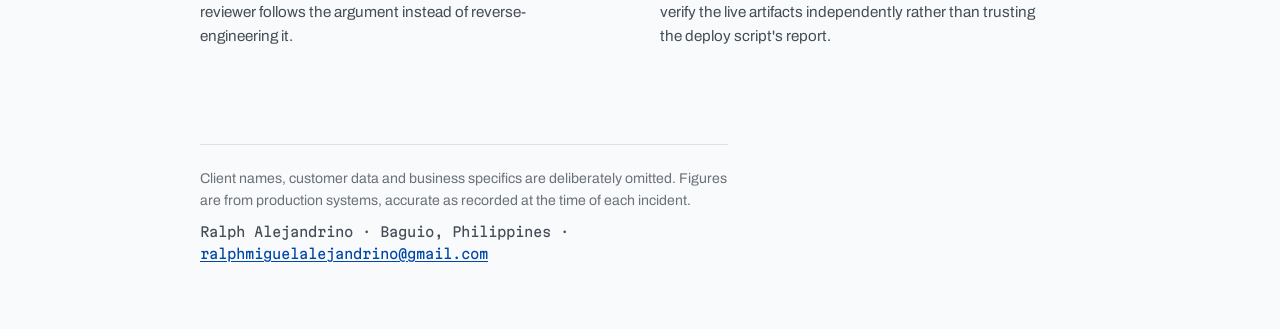
==== commit 25579124: "Add /agents/: how I work with a Claude Code agent A public, interactive write-up of the agent setup " ====
--- a/index.html
+++ b/index.html
@@ -329,6 +329,7 @@
     <p class="contact">
       <span>Baguio, Philippines · UTC+8</span>
       <a href="/cv/">CV</a>
+      <a href="/agents/">How I work with AI agents</a>
       <a href="mailto:ralphmiguelalejandrino@gmail.com">ralphmiguelalejandrino@gmail.com</a>
       <a href="https://github.com/ralphalejandrino">github.com/ralphalejandrino</a>
     </p>
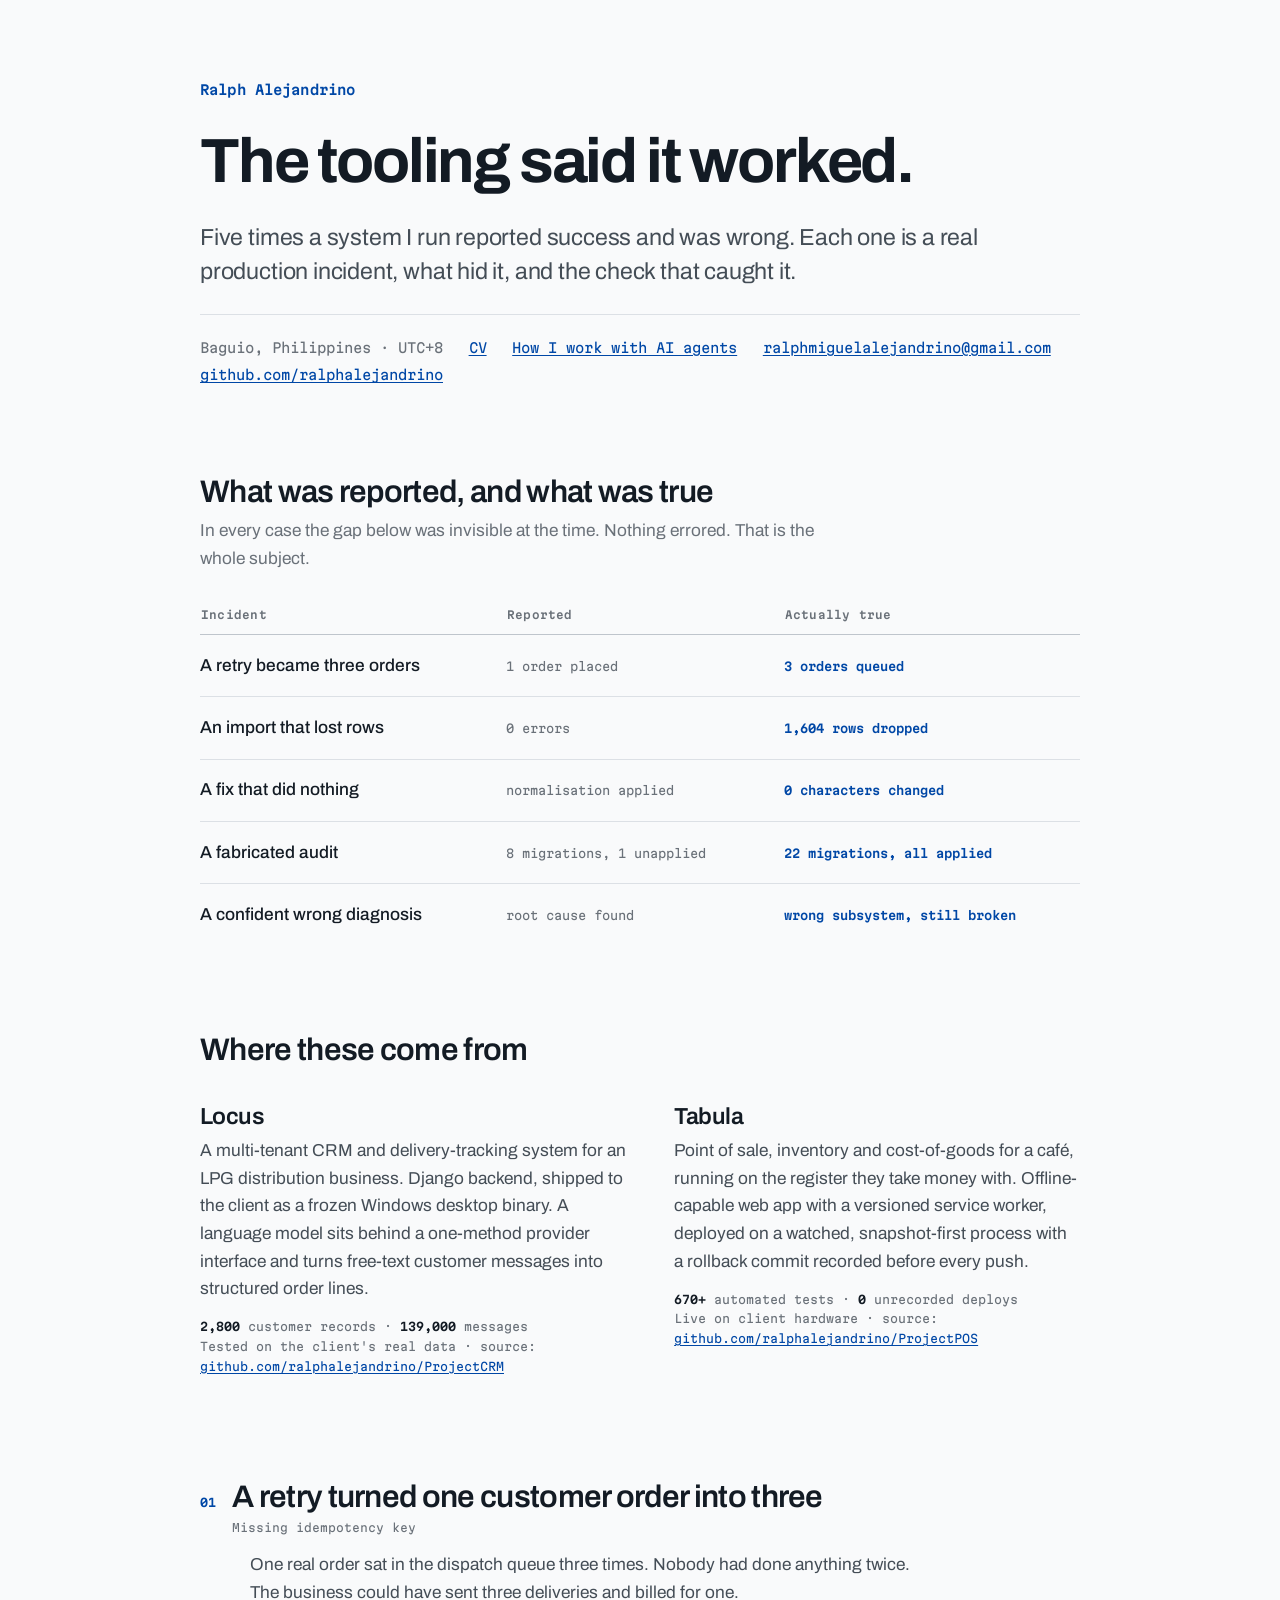
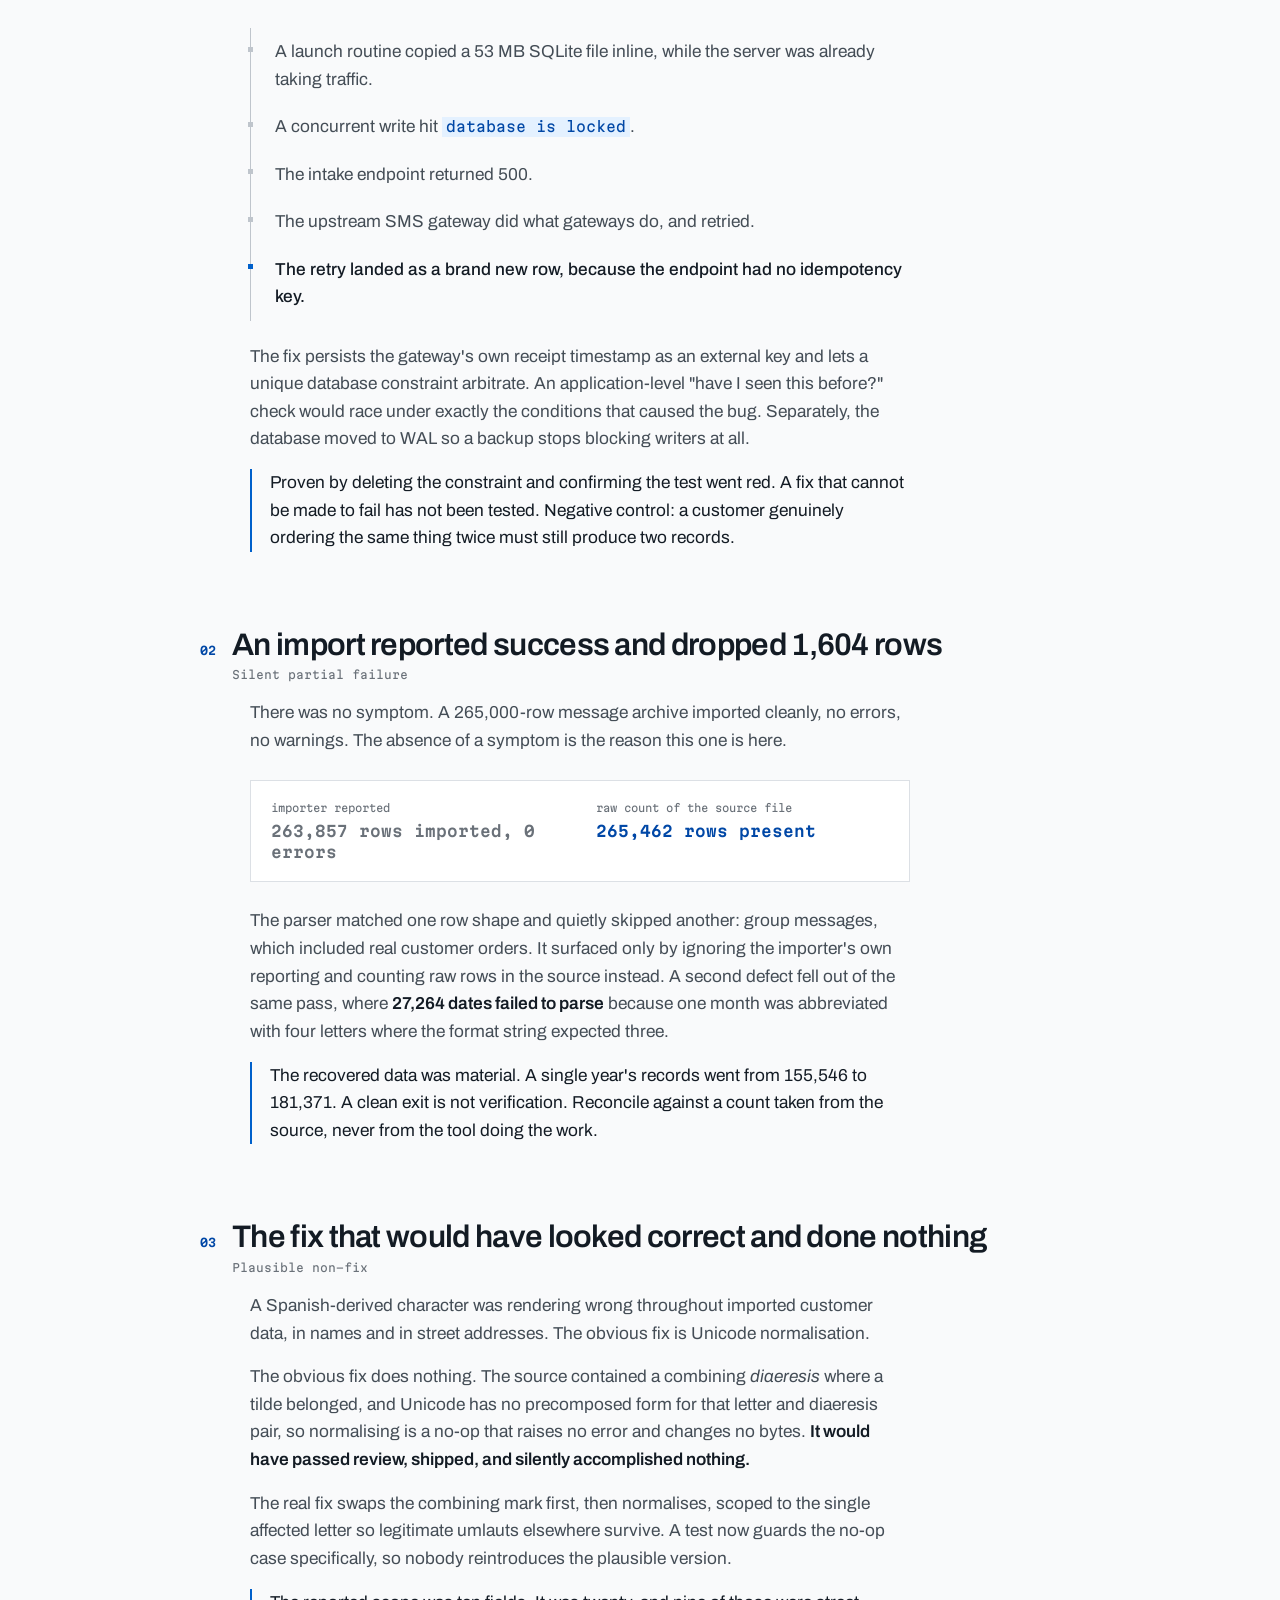
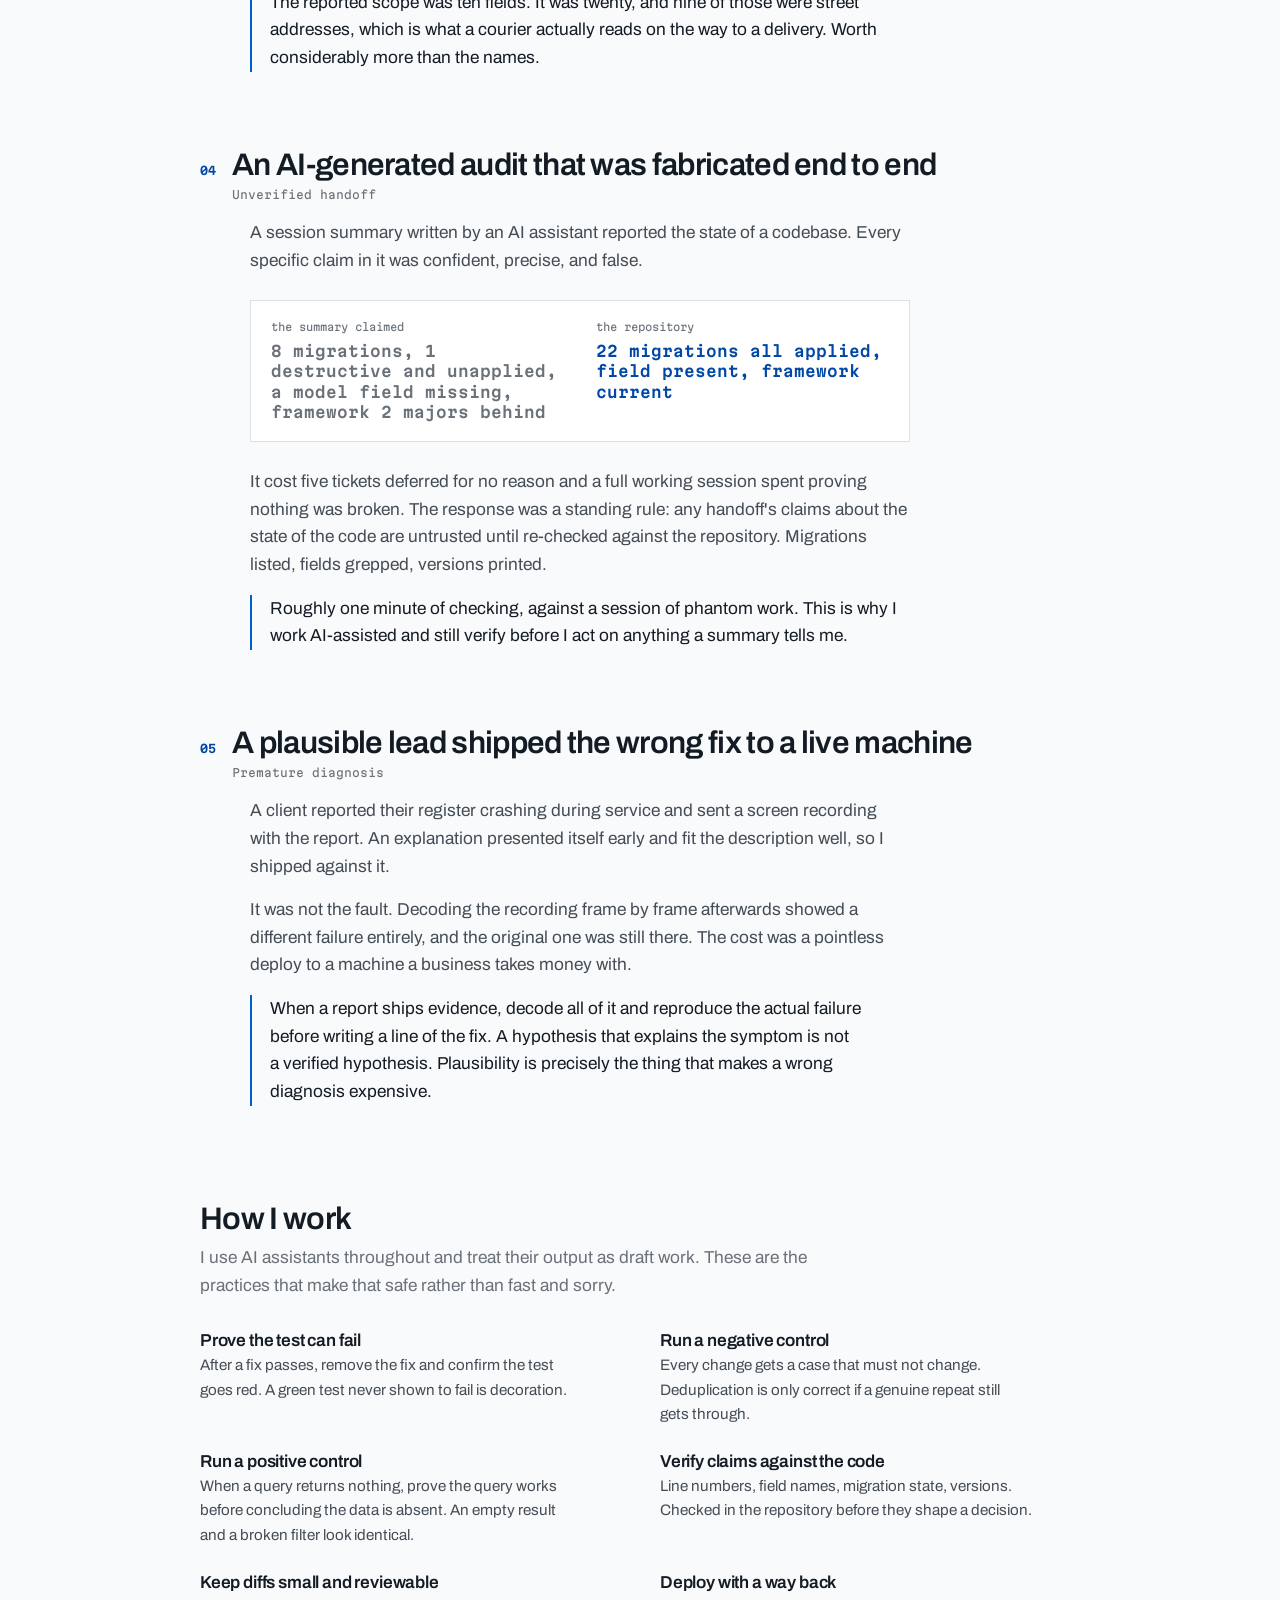
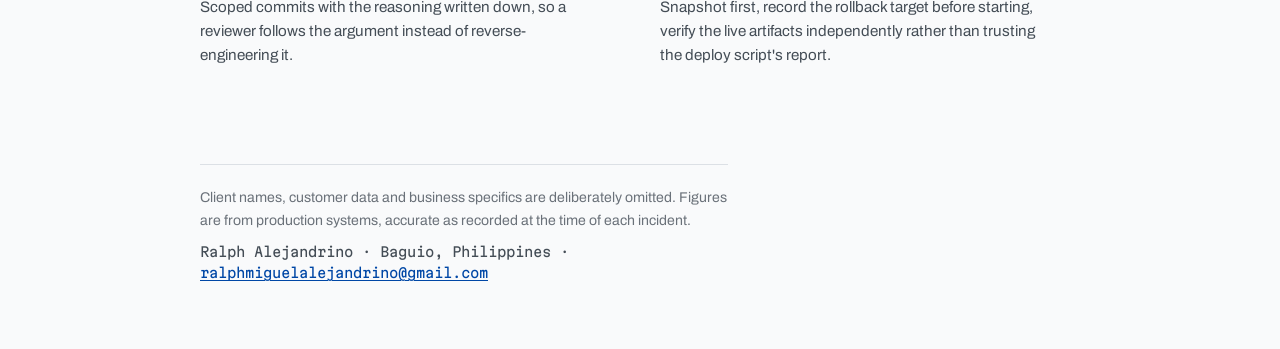
==== commit 92b75d49: "Link both public repos; replace the "daily use" CRM claim - Locus now links github.com/ralphalejandr" ====
--- a/index.html
+++ b/index.html
@@ -393,7 +393,7 @@
       </p>
       <p class="runs">
         <b>2,800</b> customer records · <b>139,000</b> messages<br>
-        In daily production use
+        Tested on the client's real data · source: <a href="https://github.com/ralphalejandrino/ProjectCRM">github.com/ralphalejandrino/ProjectCRM</a>
       </p>
     </article>
 
@@ -406,7 +406,7 @@
       </p>
       <p class="runs">
         <b>670+</b> automated tests · <b>0</b> unrecorded deploys<br>
-        Live on client hardware
+        Live on client hardware · source: <a href="https://github.com/ralphalejandrino/ProjectPOS">github.com/ralphalejandrino/ProjectPOS</a>
       </p>
     </article>
   </section>
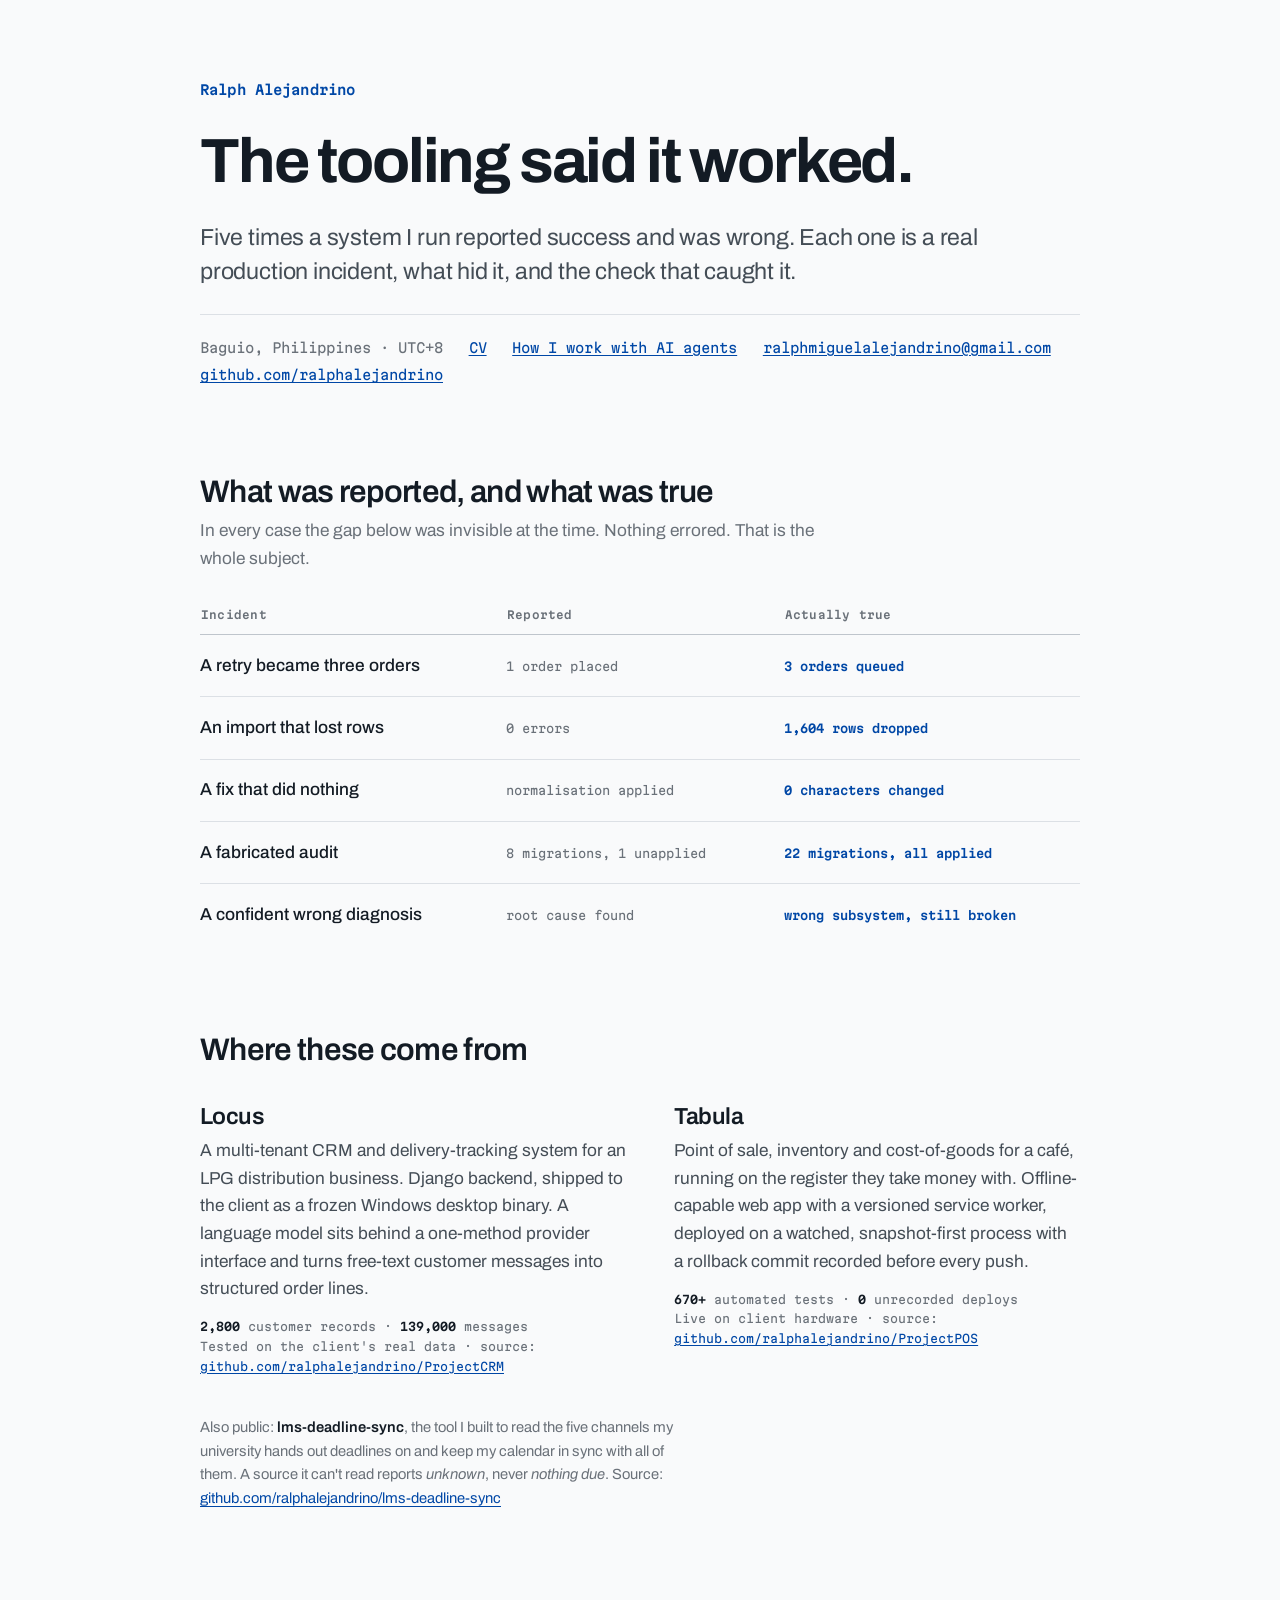
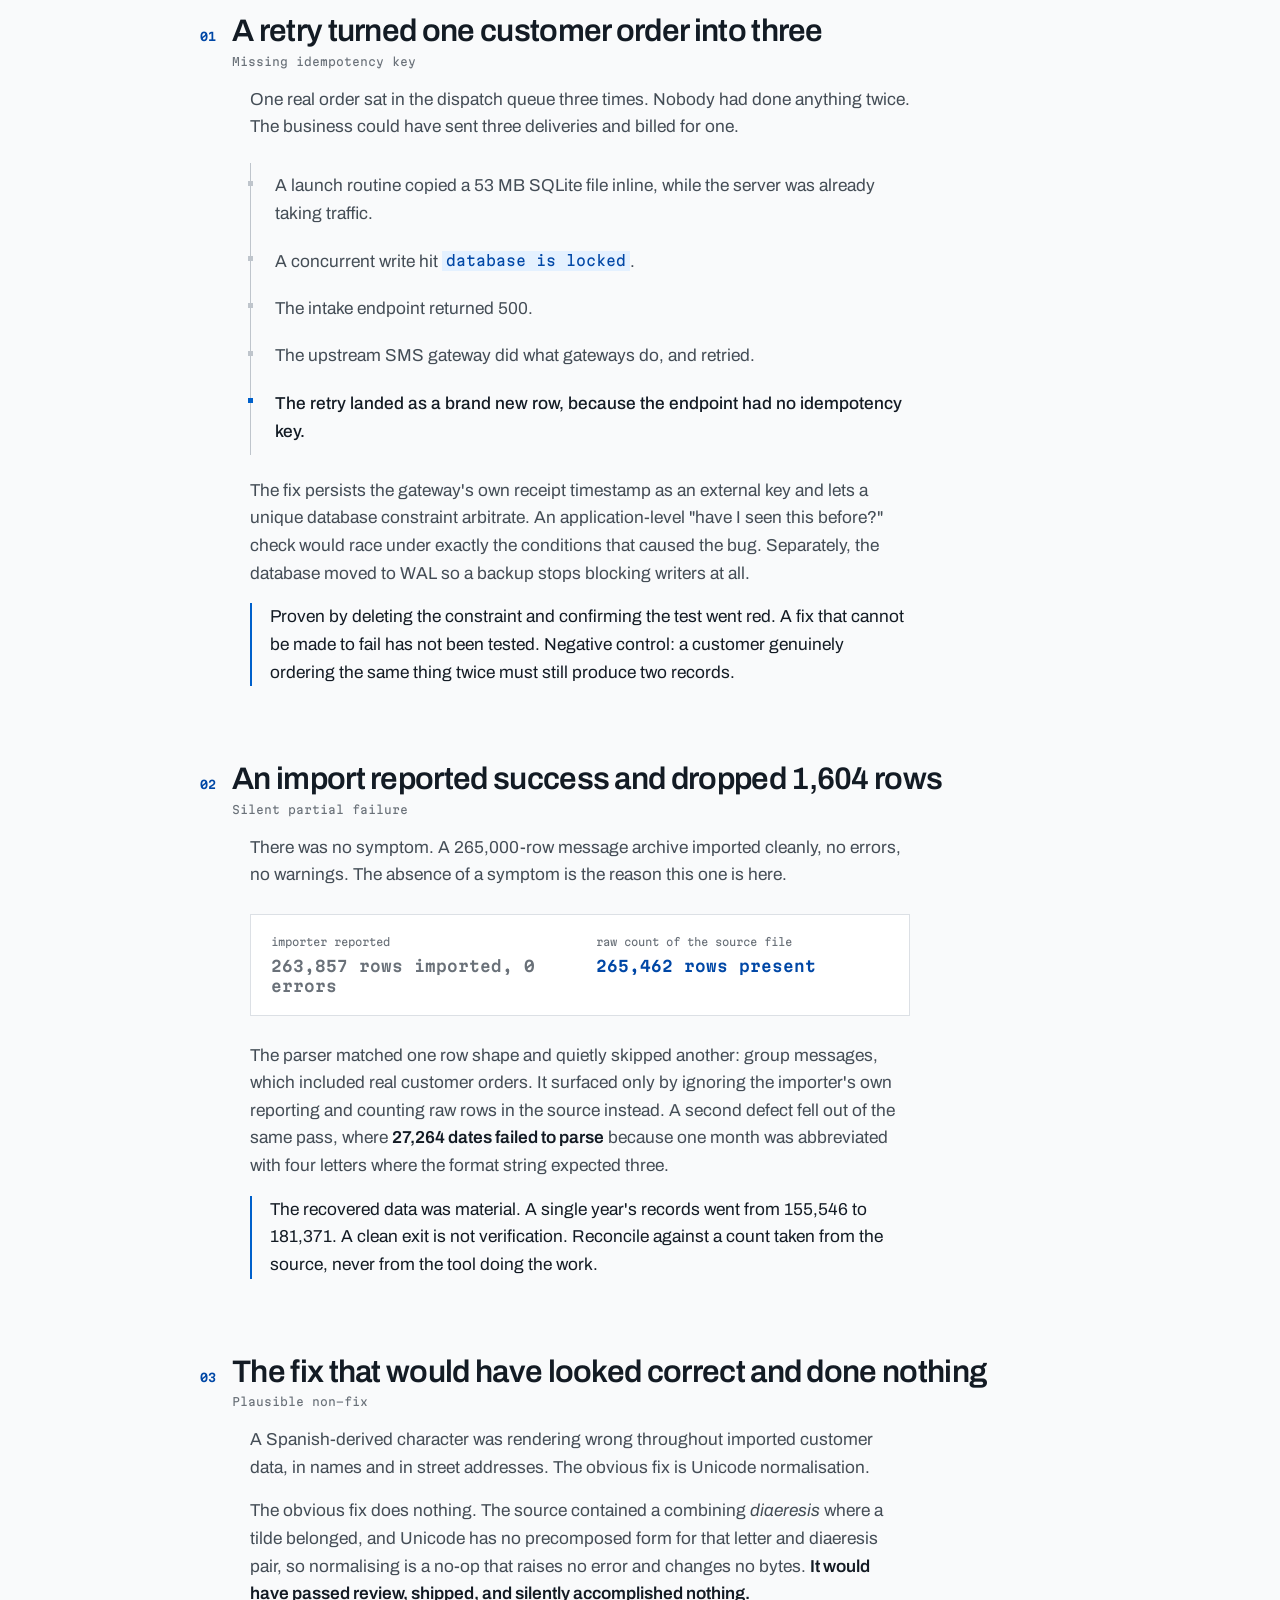
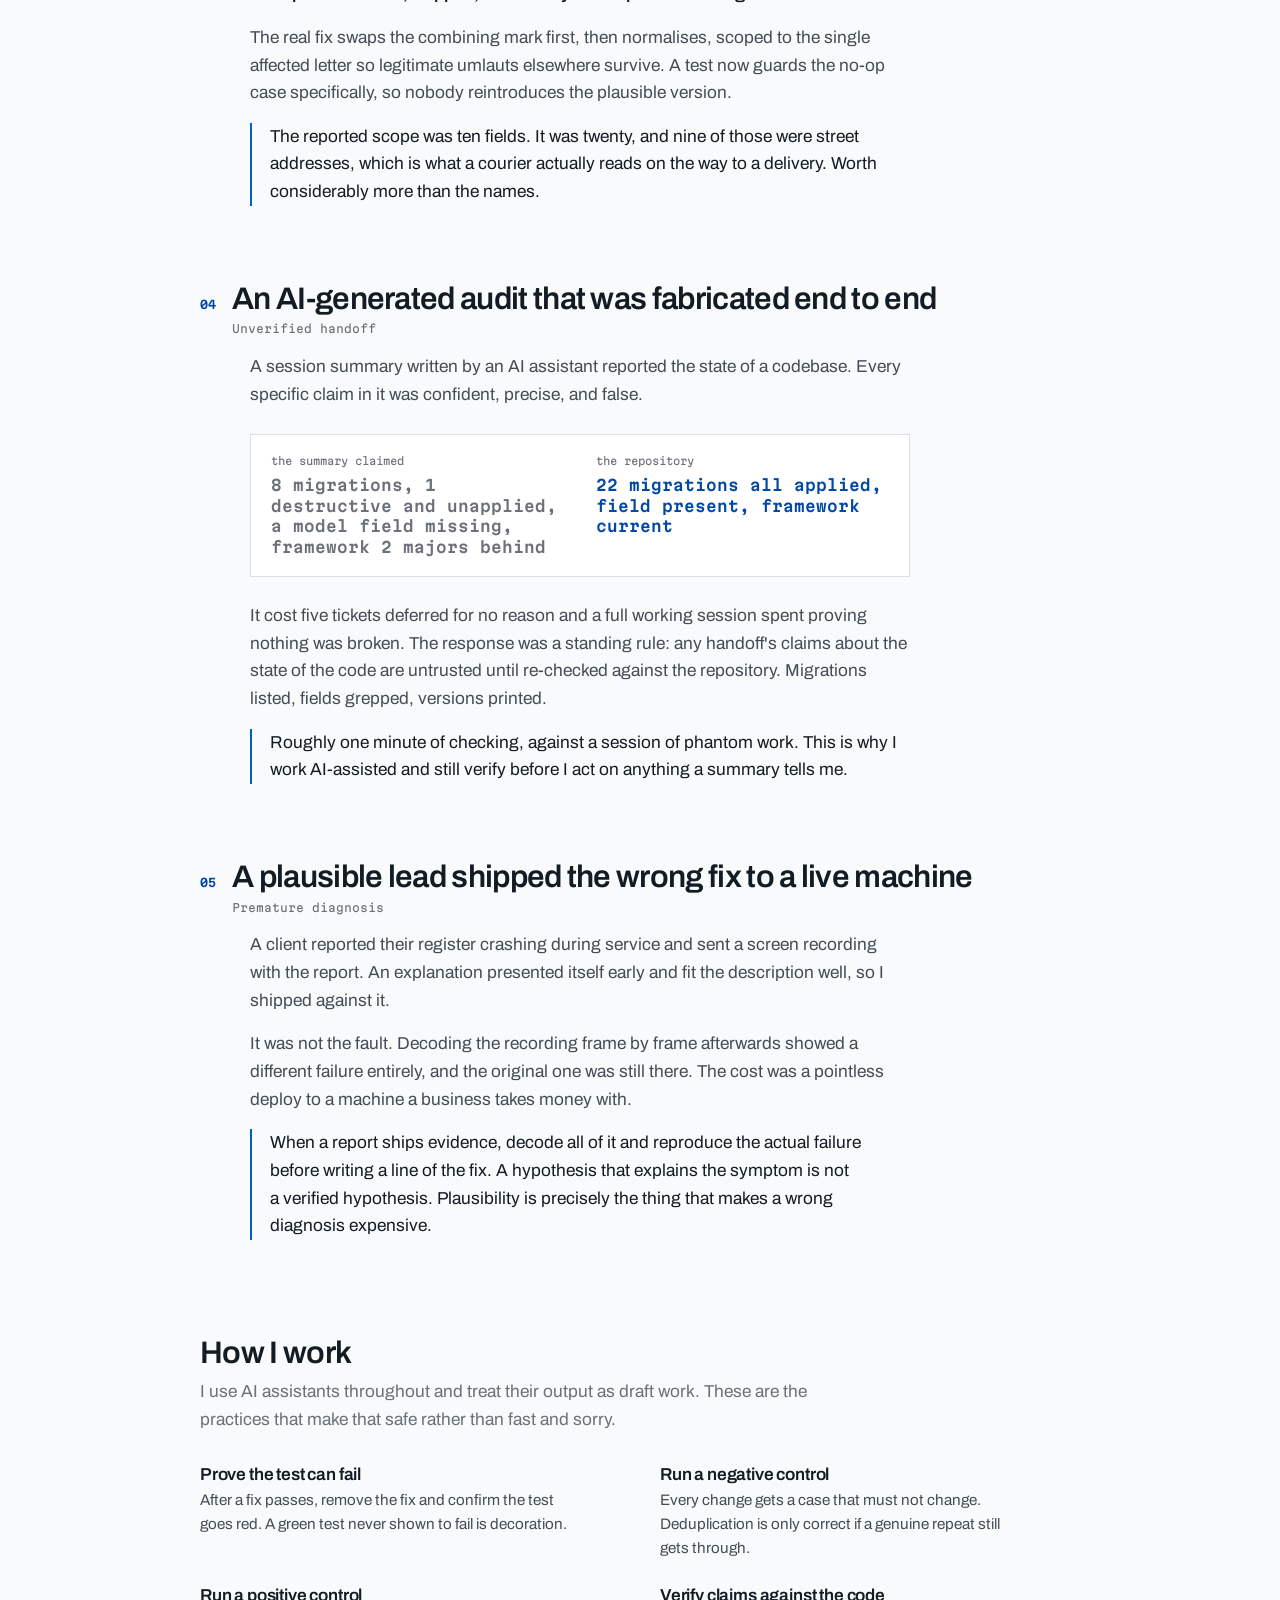
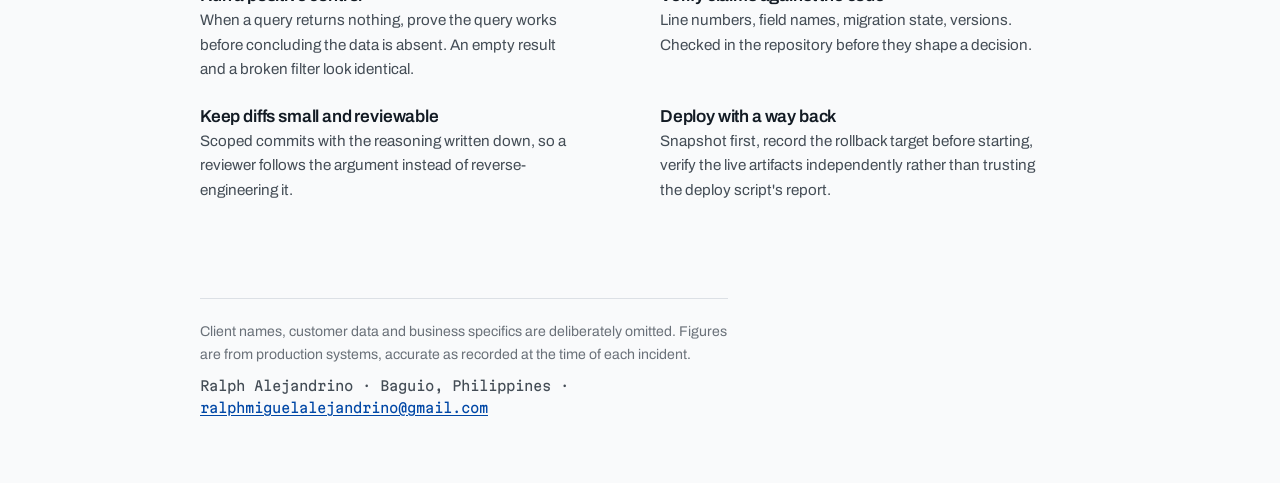
==== commit 9b06e2fd: "Link lms-deadline-sync Co-Authored-By: Claude Opus 5.5 <noreply@anthropic.com>" ====
--- a/index.html
+++ b/index.html
@@ -201,6 +201,11 @@
     color: var(--muted); font-variant-numeric: tabular-nums; line-height: 1.7;
   }
   .system .runs b { color: var(--ink); font-weight: 600; }
+  .systems .also {
+    grid-column: 1 / -1; max-width: 62ch; margin-top: -0.5rem;
+    font-size: 0.92rem; color: var(--muted);
+  }
+  .systems .also b { color: var(--ink); font-weight: 600; }
 
   /* ============ cases ============ */
 
@@ -409,6 +414,13 @@
         Live on client hardware · source: <a href="https://github.com/ralphalejandrino/ProjectPOS">github.com/ralphalejandrino/ProjectPOS</a>
       </p>
     </article>
+
+    <p class="also">
+      Also public: <b>lms-deadline-sync</b>, the tool I built to read the five channels my
+      university hands out deadlines on and keep my calendar in sync with all of them. A source it
+      can't read reports <i>unknown</i>, never <i>nothing due</i>. Source:
+      <a href="https://github.com/ralphalejandrino/lms-deadline-sync">github.com/ralphalejandrino/lms-deadline-sync</a>
+    </p>
   </section>
 
   <section class="cases">
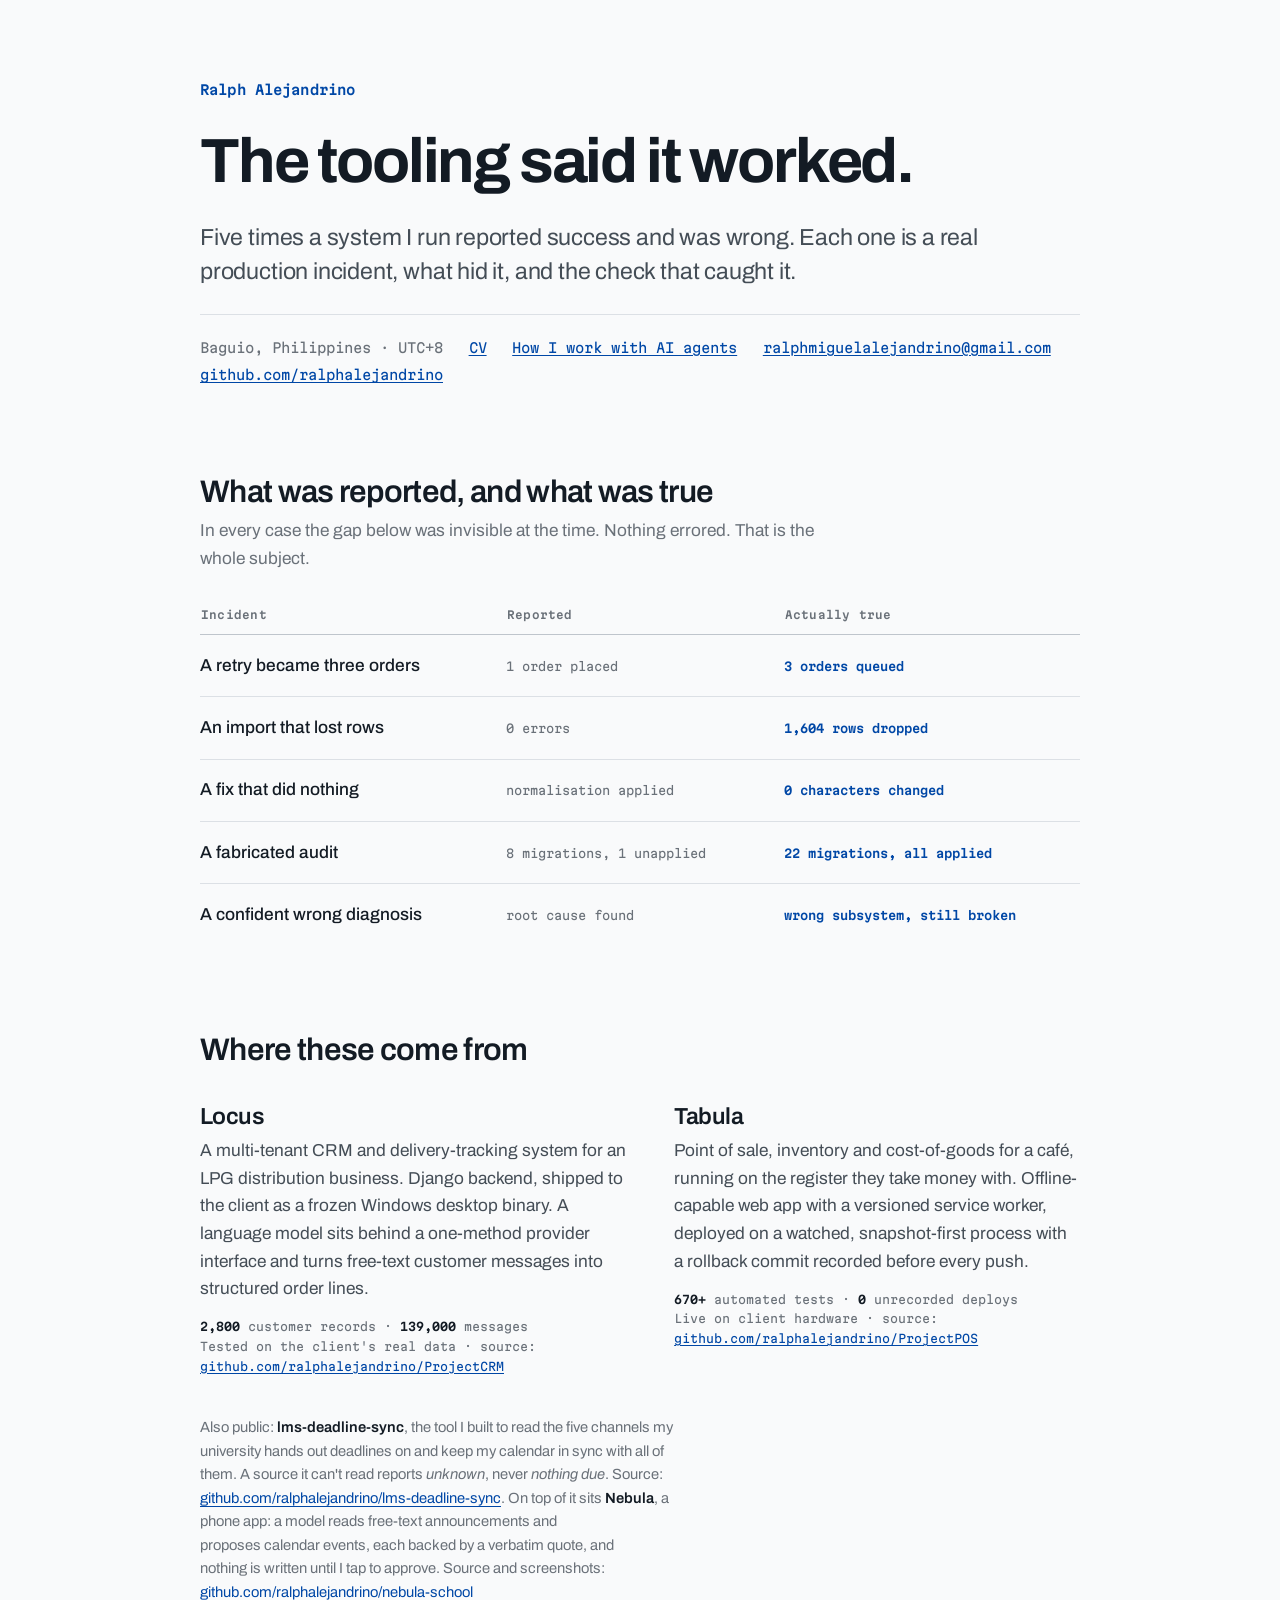
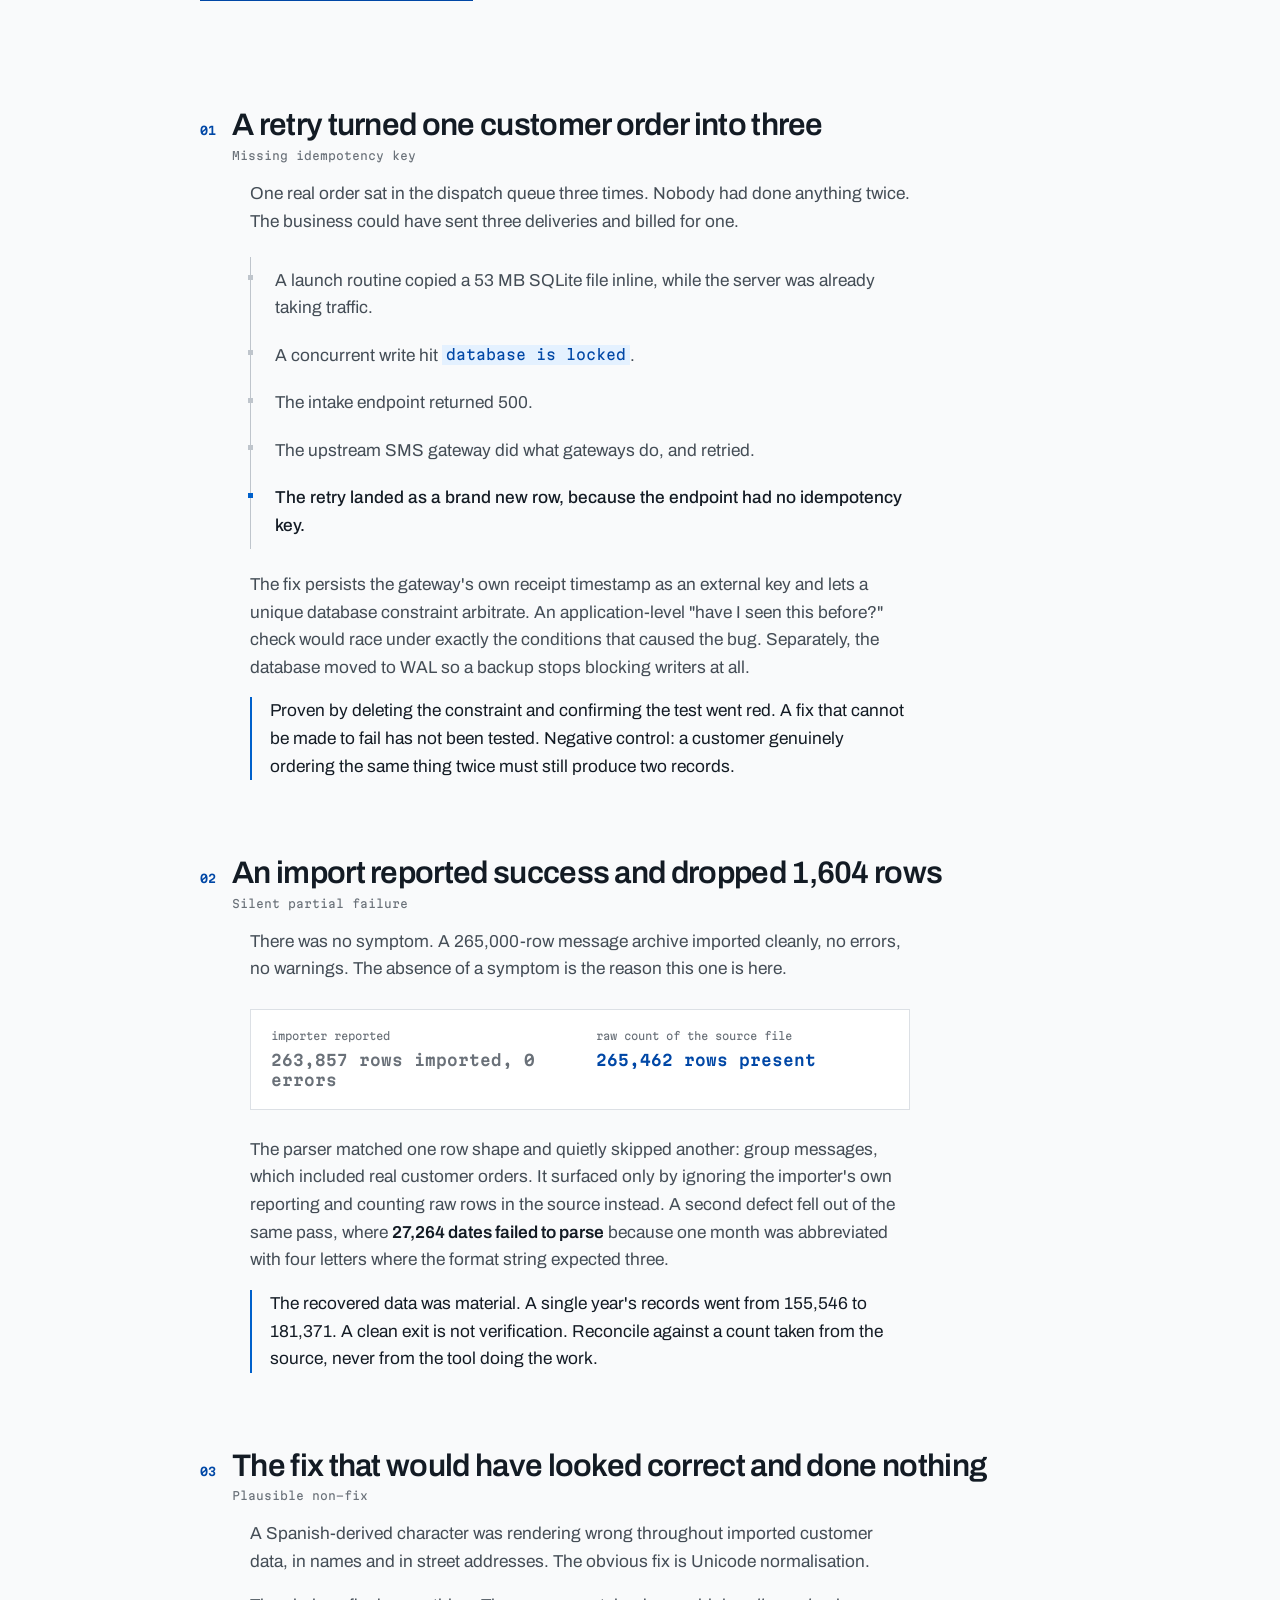
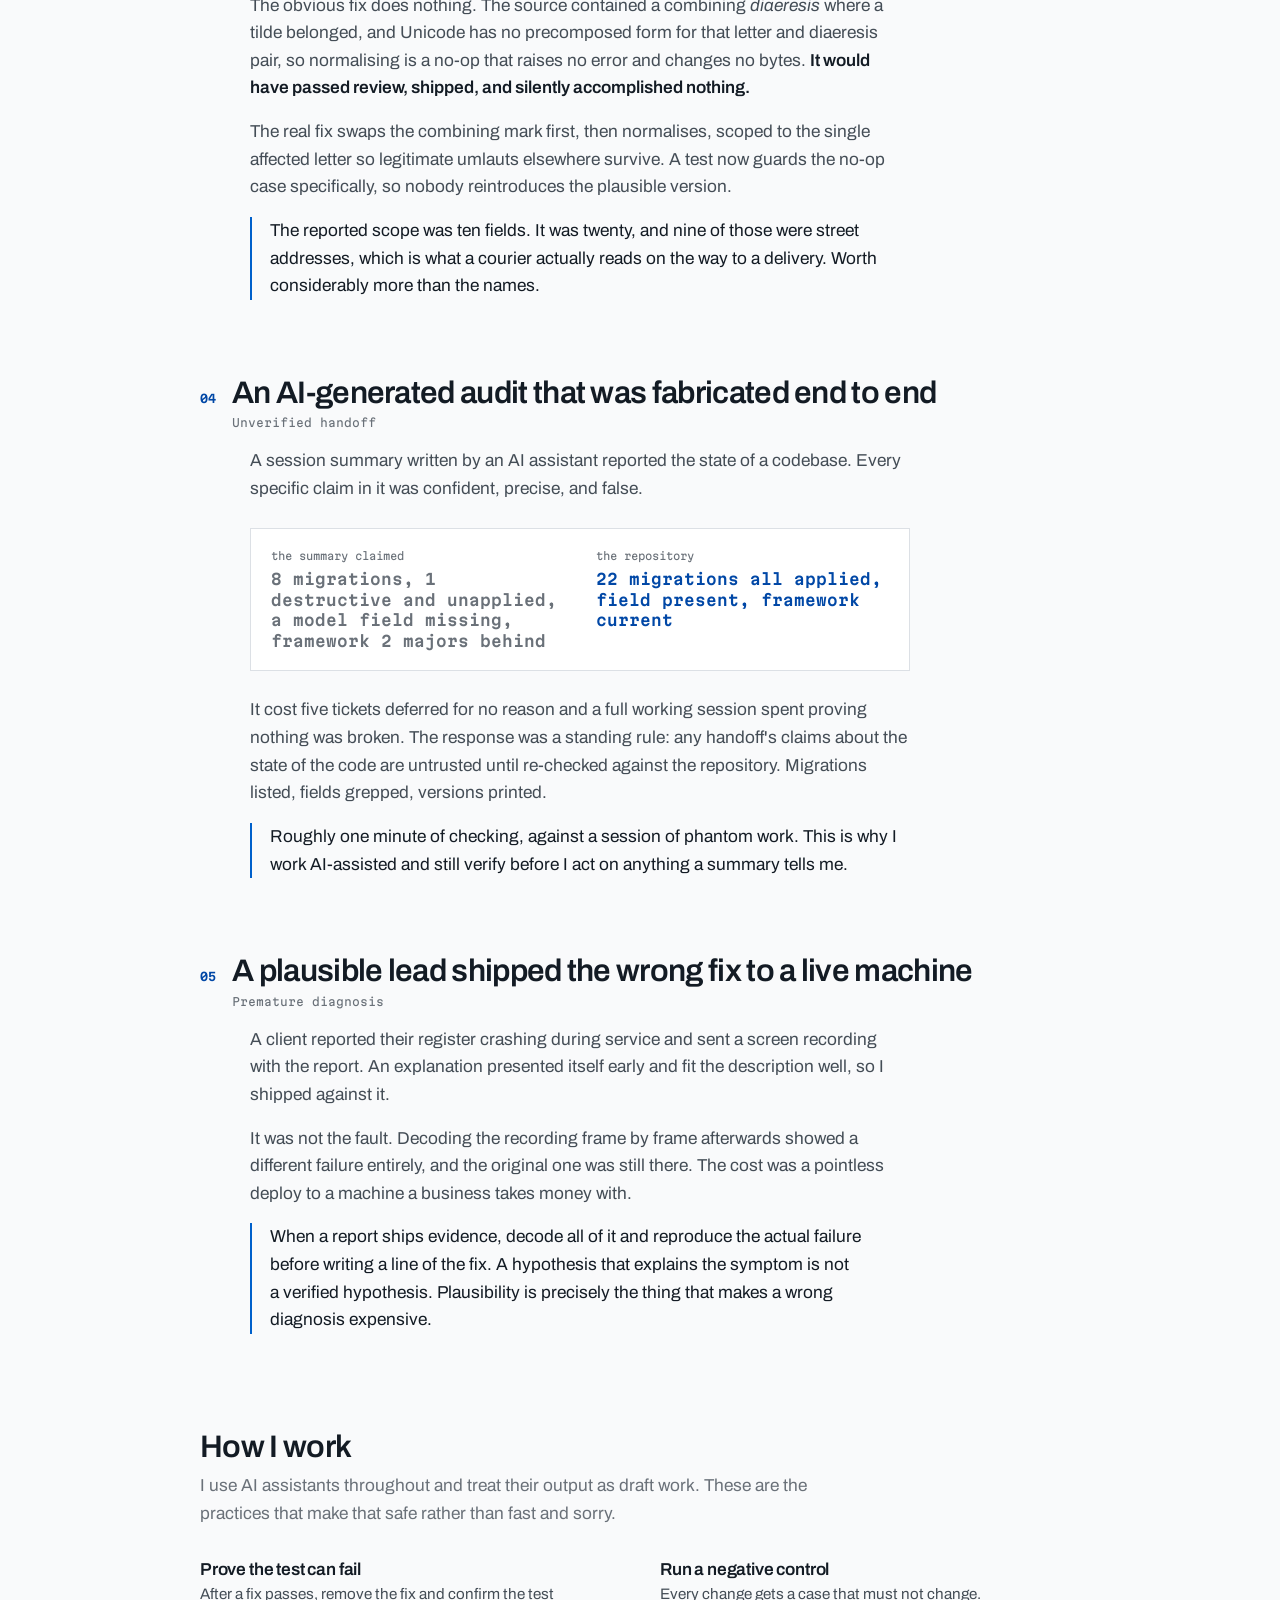
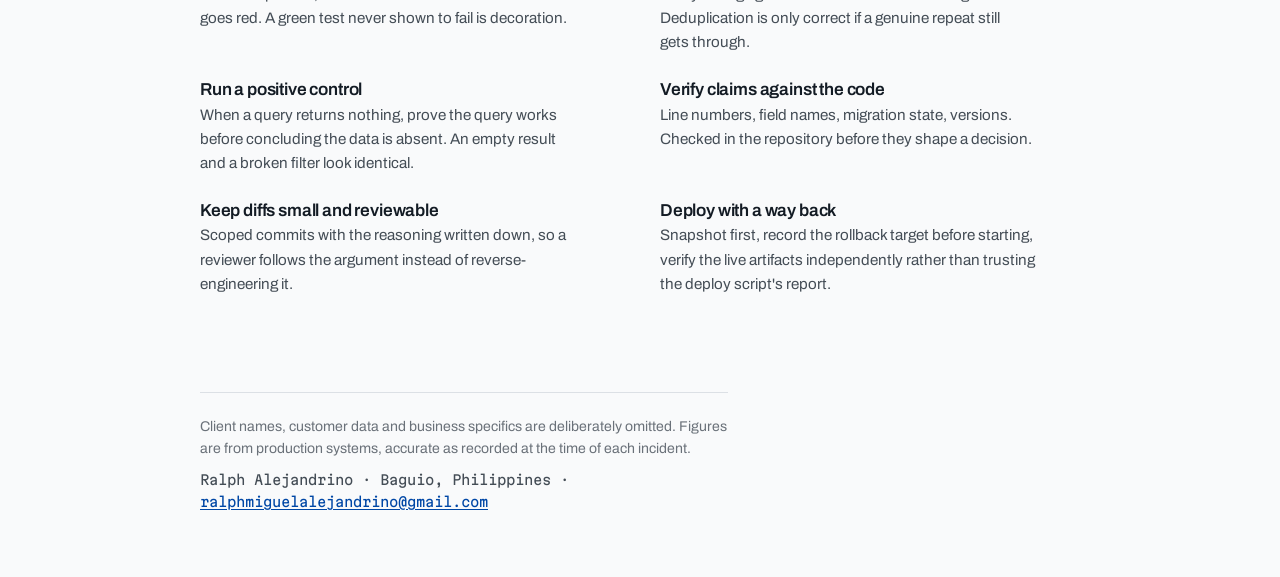
==== commit 06d99bd1: "Link nebula-school Co-Authored-By: Claude Opus 5.5 <noreply@anthropic.com>" ====
--- a/index.html
+++ b/index.html
@@ -10,6 +10,12 @@
 <meta property="og:title" content="Ralph Alejandrino · Engineering Case Notes">
 <meta property="og:description" content="Five production incidents where the tooling reported success and was wrong, and how each one was caught.">
 <meta property="og:type" content="website">
+<meta property="og:url" content="https://ralphalejandrino.github.io/">
+<meta property="og:image" content="https://ralphalejandrino.github.io/assets/og/case-notes.png">
+<meta property="og:image:width" content="1200">
+<meta property="og:image:height" content="627">
+<meta property="og:image:alt" content="The tooling said it worked: five production incidents and the check that caught each">
+<meta name="twitter:card" content="summary_large_image">
 
 <link rel="preconnect" href="https://fonts.googleapis.com">
 <link rel="preconnect" href="https://fonts.gstatic.com" crossorigin>
@@ -419,7 +425,11 @@
       Also public: <b>lms-deadline-sync</b>, the tool I built to read the five channels my
       university hands out deadlines on and keep my calendar in sync with all of them. A source it
       can't read reports <i>unknown</i>, never <i>nothing due</i>. Source:
-      <a href="https://github.com/ralphalejandrino/lms-deadline-sync">github.com/ralphalejandrino/lms-deadline-sync</a>
+      <a href="https://github.com/ralphalejandrino/lms-deadline-sync">github.com/ralphalejandrino/lms-deadline-sync</a>.
+      On top of it sits <b>Nebula</b>, a phone app: a model reads free-text announcements and
+      proposes calendar events, each backed by a verbatim quote, and nothing is written until I tap
+      to approve. Source and screenshots:
+      <a href="https://github.com/ralphalejandrino/nebula-school">github.com/ralphalejandrino/nebula-school</a>
     </p>
   </section>
 
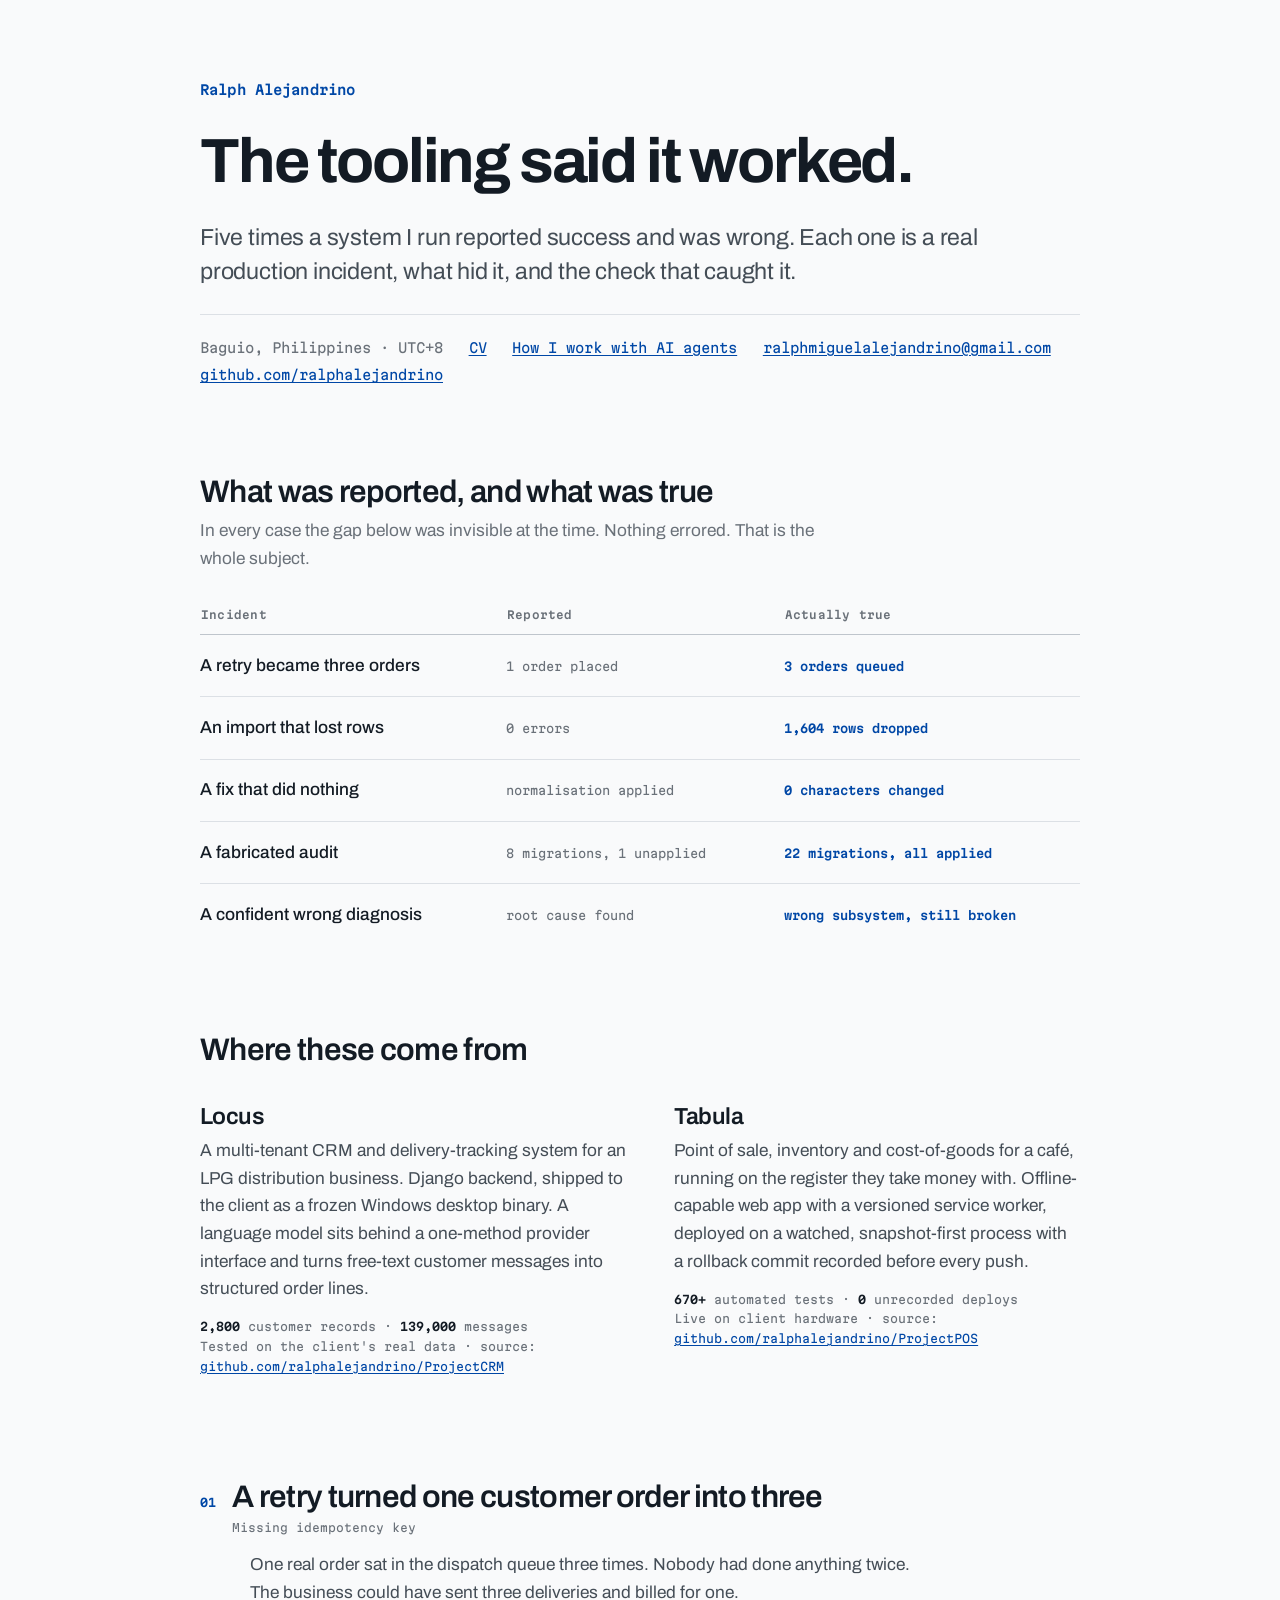
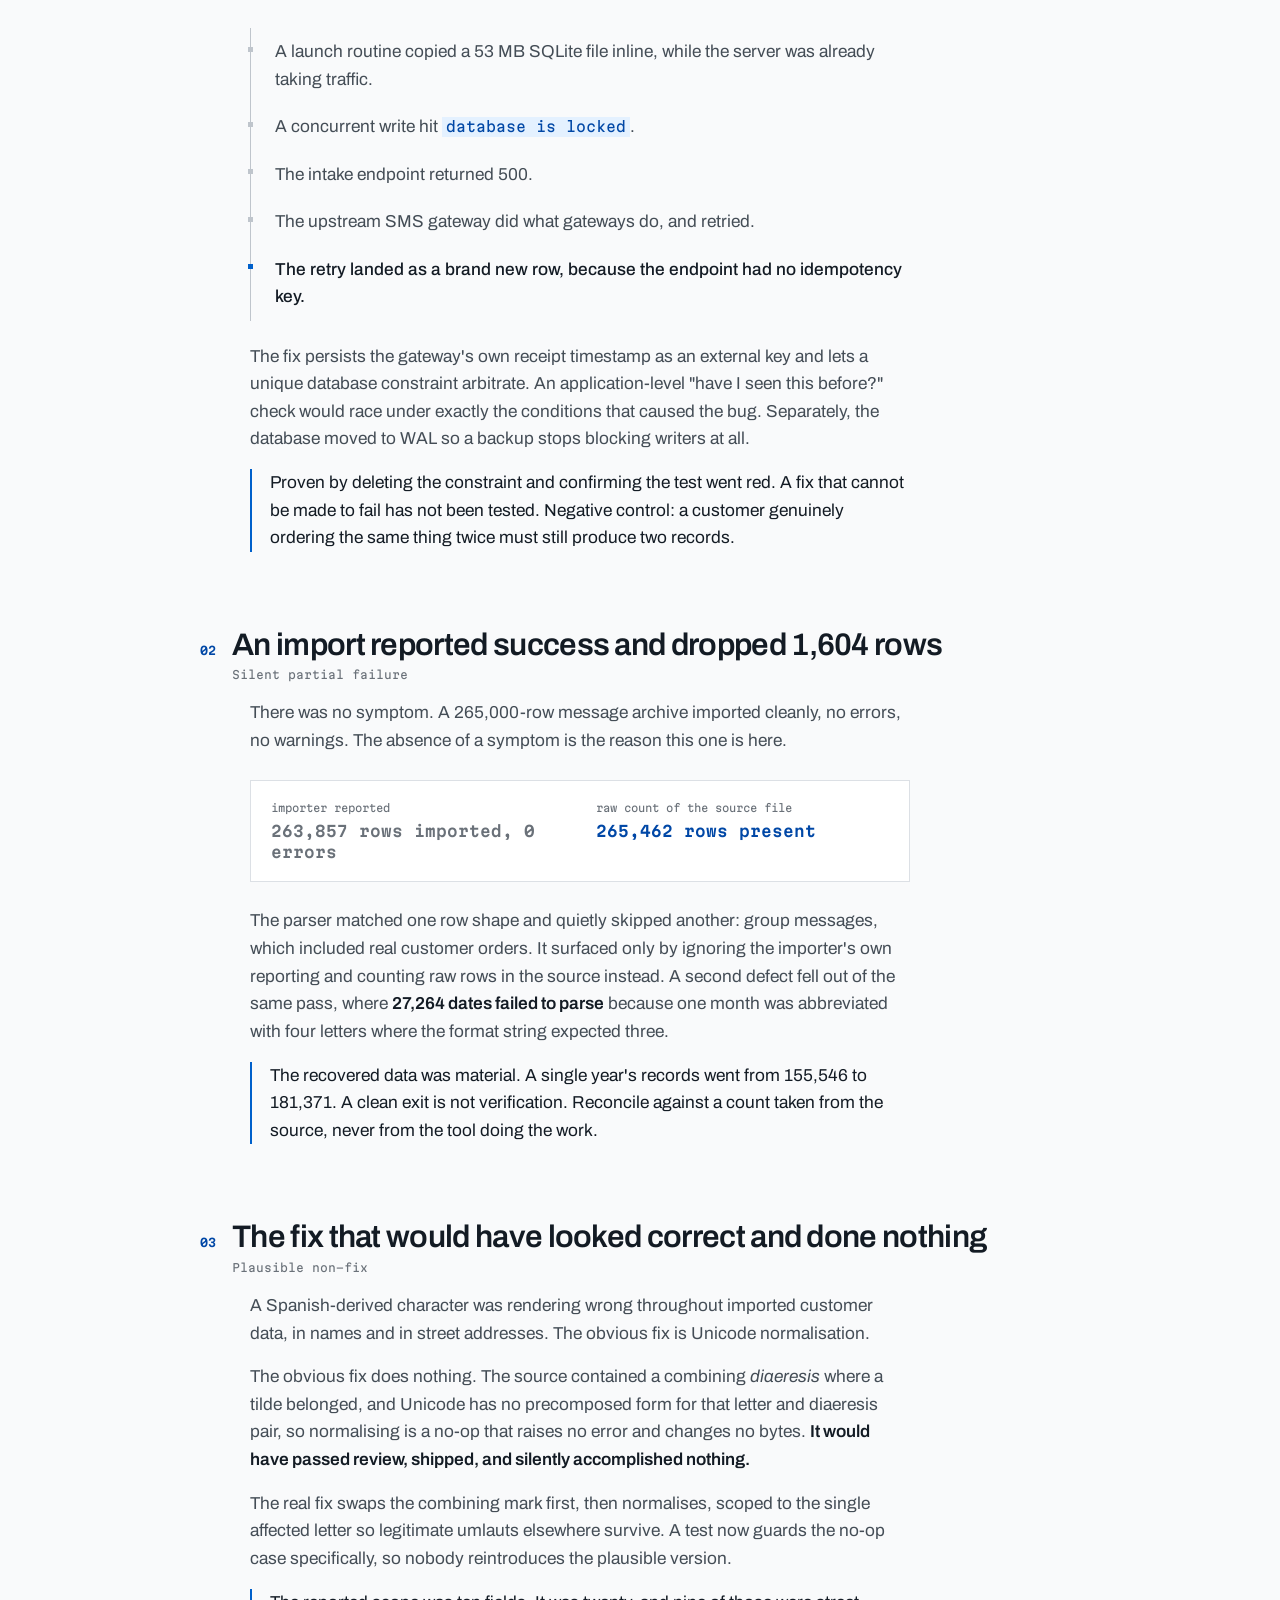
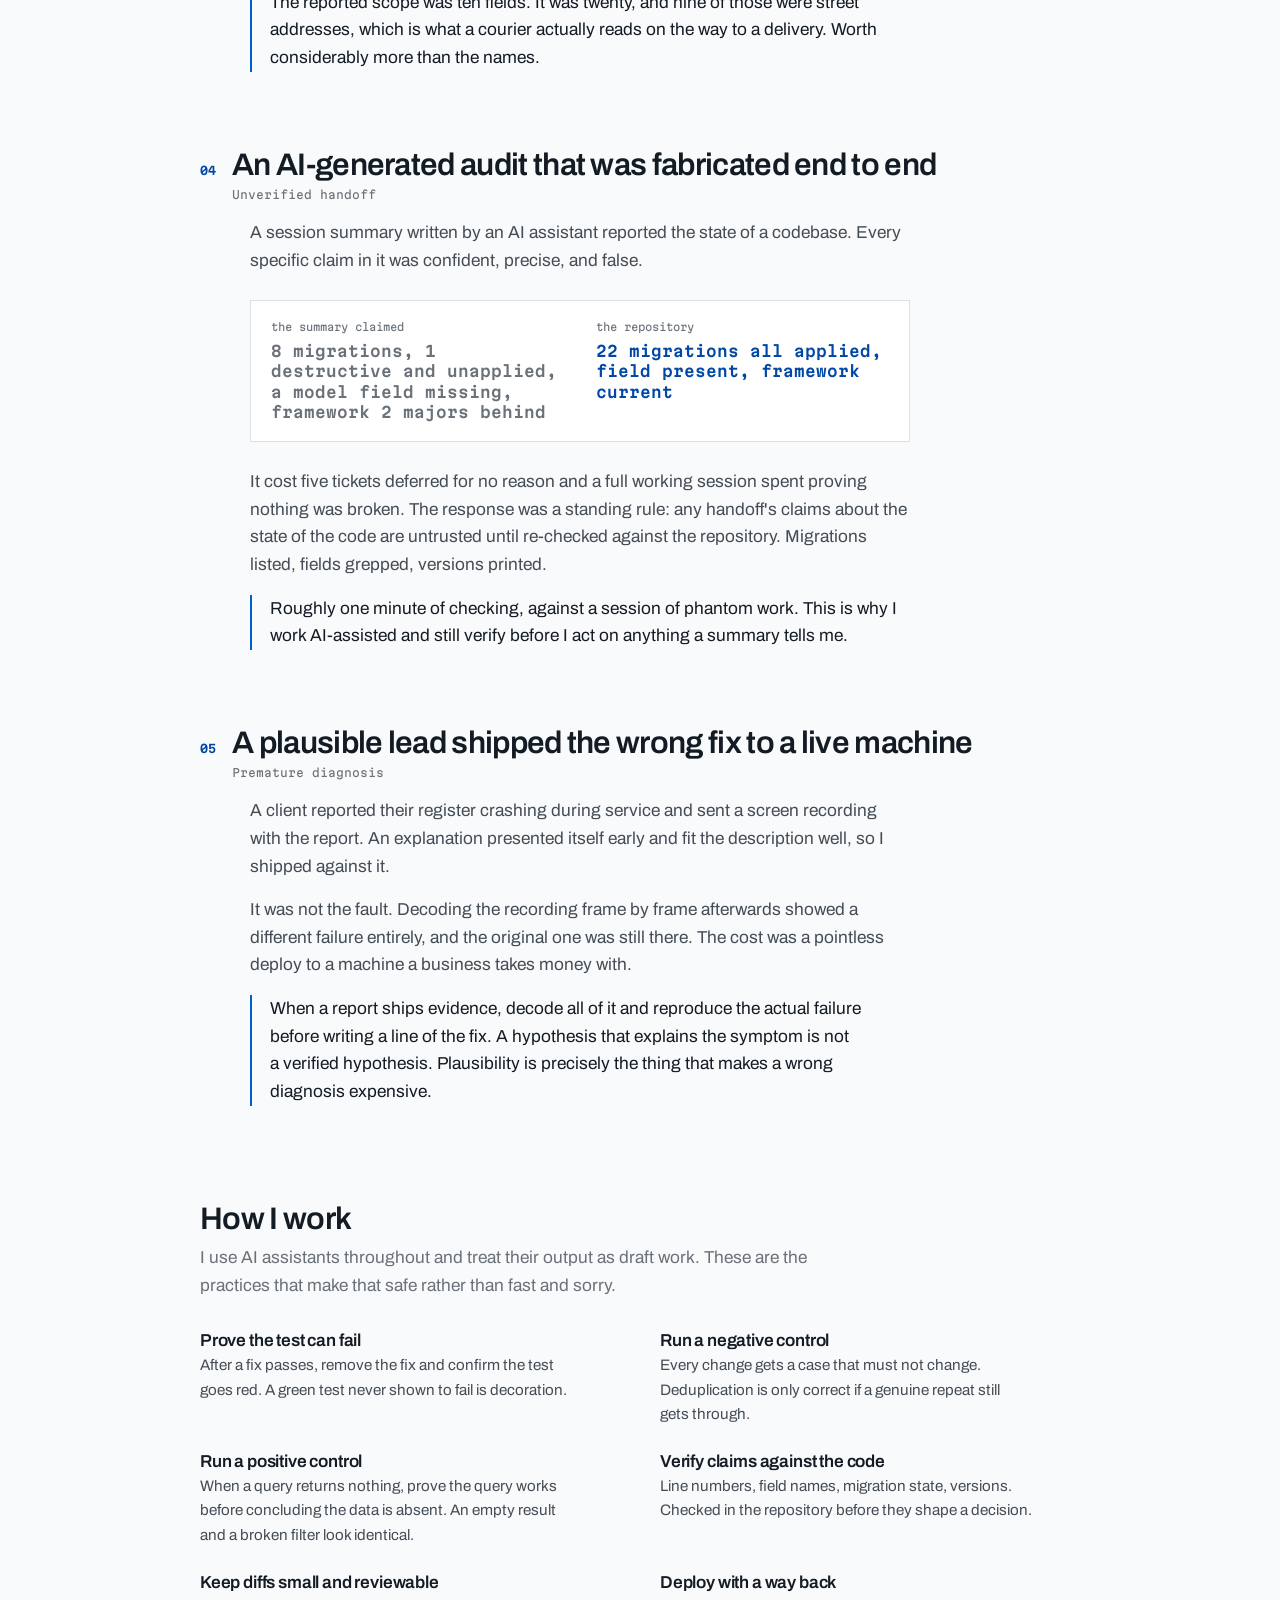
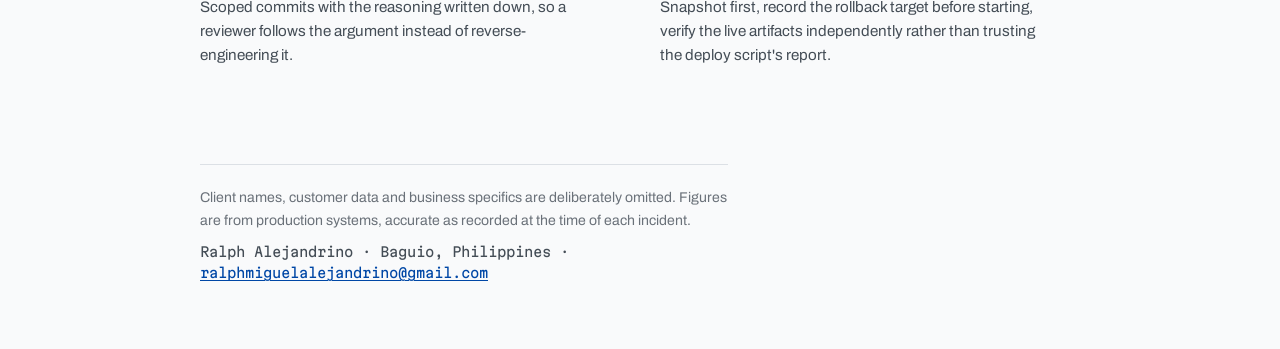
==== commit d2550c0a: "Tidy the education section and the home page" ====
--- a/index.html
+++ b/index.html
@@ -421,16 +421,6 @@
       </p>
     </article>
 
-    <p class="also">
-      Also public: <b>lms-deadline-sync</b>, the tool I built to read the five channels my
-      university hands out deadlines on and keep my calendar in sync with all of them. A source it
-      can't read reports <i>unknown</i>, never <i>nothing due</i>. Source:
-      <a href="https://github.com/ralphalejandrino/lms-deadline-sync">github.com/ralphalejandrino/lms-deadline-sync</a>.
-      On top of it sits <b>Nebula</b>, a phone app: a model reads free-text announcements and
-      proposes calendar events, each backed by a verbatim quote, and nothing is written until I tap
-      to approve. Source and screenshots:
-      <a href="https://github.com/ralphalejandrino/nebula-school">github.com/ralphalejandrino/nebula-school</a>
-    </p>
   </section>
 
   <section class="cases">
